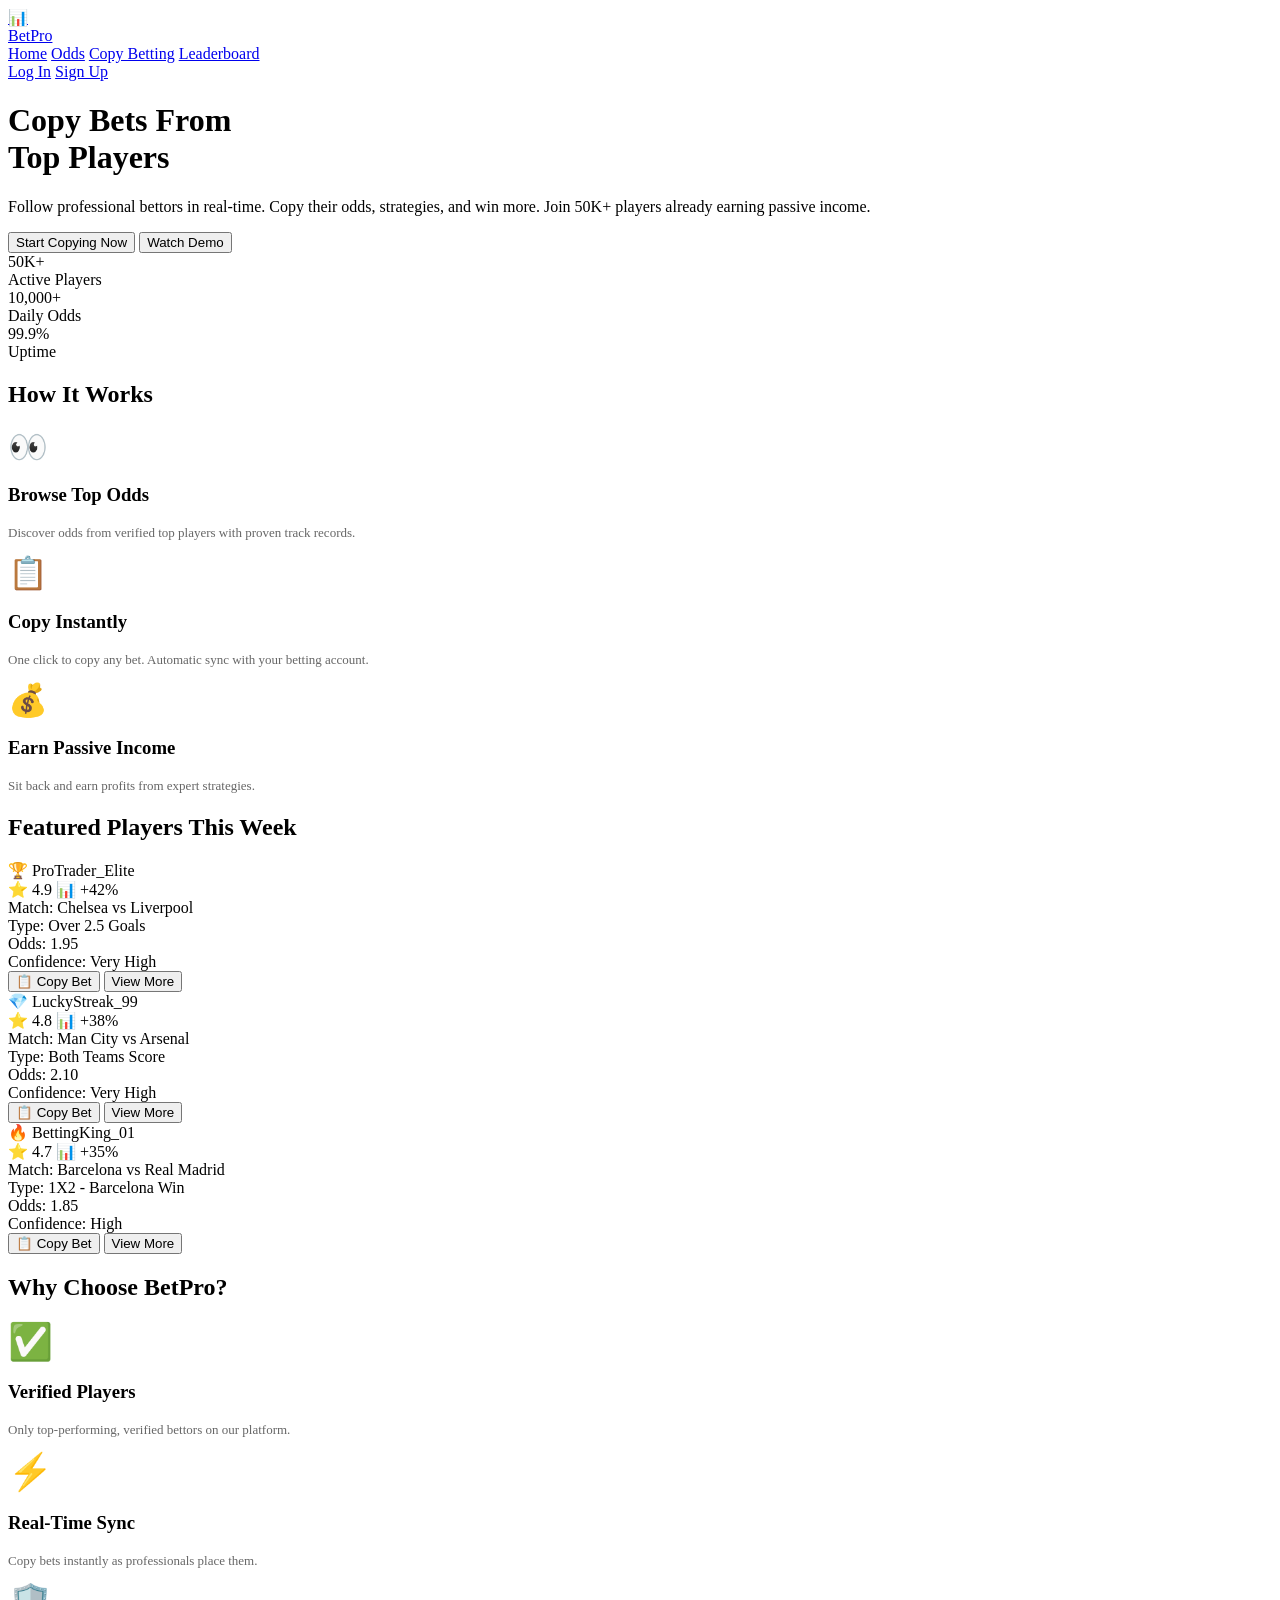
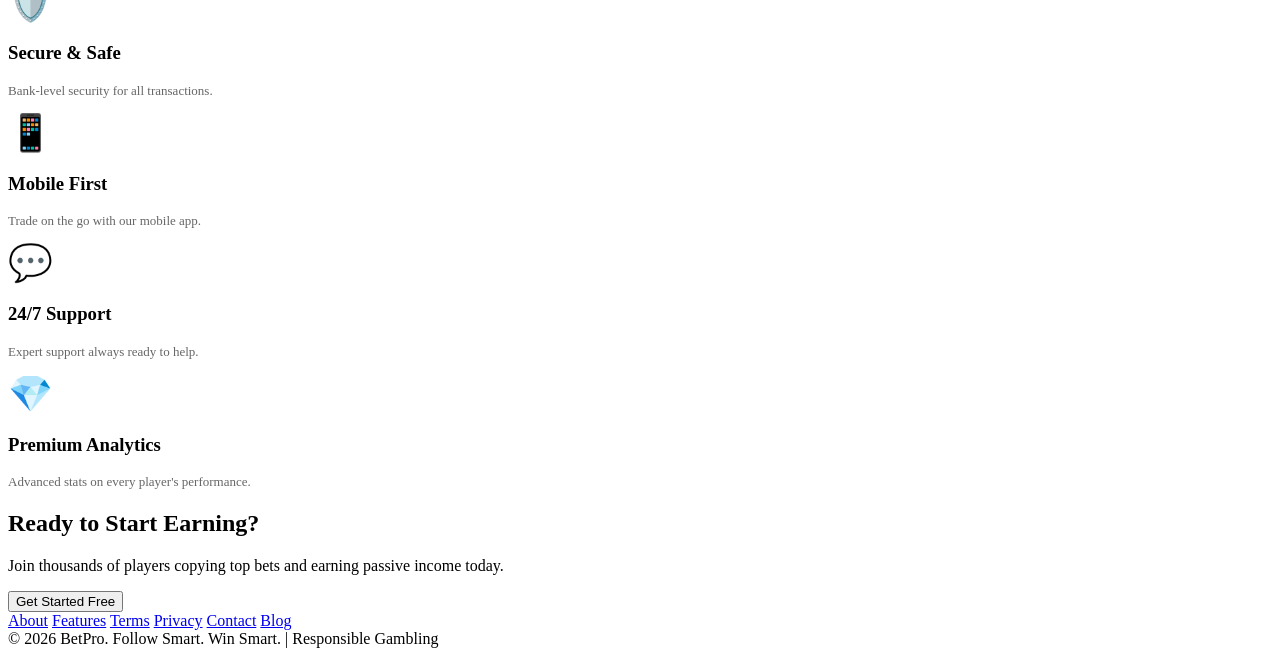
==== index.html @ 1525efdb "Add files via upload added files today e" ====
<!DOCTYPE html>
<html lang="en">
  <head>
    <meta charset="UTF-8" />
    <meta name="viewport" content="width=device-width, initial-scale=1.0" />
    <title>BetPro - Copy Trading Platform | Top Odds & Expert Bets</title>
    <meta name="description" content="Copy bets from top professional players. Real-time odds, proven strategies, and passive income." />
    <link rel="stylesheet" href="css/styles.css" />
  </head>
  <body>
    <header>
      <a href="index.html" class="logo">
        <div class="logo-icon">📊</div>
        <span>BetPro</span>
      </a>
      <nav>
        <a href="index.html" class="active">Home</a>
        <a href="odds.html">Odds</a>
        <a href="copy-betting.html">Copy Betting</a>
        <a href="leaderboard.html">Leaderboard</a>
      </nav>
      <div class="nav-buttons">
        <a href="login.html" class="btn-login">Log In</a>
        <a href="signup.html" class="btn-signup">Sign Up</a>
      </div>
    </header>

    <main>
      <div class="container max-width">
        <h1>
          Copy Bets From
          <br />
          <span class="highlight">Top Players</span>
        </h1>
        <p class="subtitle">
          Follow professional bettors in real-time. Copy their odds, strategies, and win more.
          Join 50K+ players already earning passive income.
        </p>

        <div class="cta-container">
          <button type="button" class="btn btn-primary">Start Copying Now</button>
          <button type="button" class="btn btn-secondary">Watch Demo</button>
        </div>

        <div class="features">
          <div class="feature">
            <div class="feature-number">50K+</div>
            <div class="feature-text">Active Players</div>
          </div>
          <div class="feature">
            <div class="feature-number">10,000+</div>
            <div class="feature-text">Daily Odds</div>
          </div>
          <div class="feature">
            <div class="feature-number">99.9%</div>
            <div class="feature-text">Uptime</div>
          </div>
        </div>

        <!-- HOW IT WORKS SECTION -->
        <section class="section mt-30">
          <h2 class="section-title">How It Works</h2>
          <div class="features">
            <div class="feature">
              <div style="font-size: 32px; margin-bottom: 10px;">👀</div>
              <h3>Browse Top Odds</h3>
              <p style="font-size: 13px; color: #666; margin-top: 8px;">
                Discover odds from verified top players with proven track records.
              </p>
            </div>
            <div class="feature">
              <div style="font-size: 32px; margin-bottom: 10px;">📋</div>
              <h3>Copy Instantly</h3>
              <p style="font-size: 13px; color: #666; margin-top: 8px;">
                One click to copy any bet. Automatic sync with your betting account.
              </p>
            </div>
            <div class="feature">
              <div style="font-size: 32px; margin-bottom: 10px;">💰</div>
              <h3>Earn Passive Income</h3>
              <p style="font-size: 13px; color: #666; margin-top: 8px;">
                Sit back and earn profits from expert strategies.
              </p>
            </div>
          </div>
        </section>

        <!-- FEATURED PLAYERS SECTION -->
        <section class="section">
          <h2 class="section-title">Featured Players This Week</h2>
          <div class="odds-grid">
            <div class="odds-card">
              <div class="odds-header">
                <div class="player-info">
                  <div class="player-name">🏆 ProTrader_Elite</div>
                  <div class="player-stats">
                    <span class="stat-badge">⭐ 4.9</span>
                    <span class="stat-badge">📊 +42%</span>
                  </div>
                </div>
              </div>
              <div class="odds-details">
                <div class="detail-row">
                  <span class="detail-label">Match:</span>
                  <span class="detail-value">Chelsea vs Liverpool</span>
                </div>
                <div class="detail-row">
                  <span class="detail-label">Type:</span>
                  <span class="detail-value">Over 2.5 Goals</span>
                </div>
                <div class="detail-row">
                  <span class="detail-label">Odds:</span>
                  <span class="detail-value">1.95</span>
                </div>
                <div class="detail-row">
                  <span class="detail-label">Confidence:</span>
                  <span class="detail-value text-success">Very High</span>
                </div>
              </div>
              <div class="odds-actions">
                <button type="button" class="copy-btn">📋 Copy Bet</button>
                <button type="button" class="view-btn">View More</button>
              </div>
            </div>

            <div class="odds-card">
              <div class="odds-header">
                <div class="player-info">
                  <div class="player-name">💎 LuckyStreak_99</div>
                  <div class="player-stats">
                    <span class="stat-badge">⭐ 4.8</span>
                    <span class="stat-badge">📊 +38%</span>
                  </div>
                </div>
              </div>
              <div class="odds-details">
                <div class="detail-row">
                  <span class="detail-label">Match:</span>
                  <span class="detail-value">Man City vs Arsenal</span>
                </div>
                <div class="detail-row">
                  <span class="detail-label">Type:</span>
                  <span class="detail-value">Both Teams Score</span>
                </div>
                <div class="detail-row">
                  <span class="detail-label">Odds:</span>
                  <span class="detail-value">2.10</span>
                </div>
                <div class="detail-row">
                  <span class="detail-label">Confidence:</span>
                  <span class="detail-value text-success">Very High</span>
                </div>
              </div>
              <div class="odds-actions">
                <button type="button" class="copy-btn">📋 Copy Bet</button>
                <button type="button" class="view-btn">View More</button>
              </div>
            </div>

            <div class="odds-card">
              <div class="odds-header">
                <div class="player-info">
                  <div class="player-name">🔥 BettingKing_01</div>
                  <div class="player-stats">
                    <span class="stat-badge">⭐ 4.7</span>
                    <span class="stat-badge">📊 +35%</span>
                  </div>
                </div>
              </div>
              <div class="odds-details">
                <div class="detail-row">
                  <span class="detail-label">Match:</span>
                  <span class="detail-value">Barcelona vs Real Madrid</span>
                </div>
                <div class="detail-row">
                  <span class="detail-label">Type:</span>
                  <span class="detail-value">1X2 - Barcelona Win</span>
                </div>
                <div class="detail-row">
                  <span class="detail-label">Odds:</span>
                  <span class="detail-value">1.85</span>
                </div>
                <div class="detail-row">
                  <span class="detail-label">Confidence:</span>
                  <span class="detail-value text-warning">High</span>
                </div>
              </div>
              <div class="odds-actions">
                <button type="button" class="copy-btn">📋 Copy Bet</button>
                <button type="button" class="view-btn">View More</button>
              </div>
            </div>
          </div>
        </section>

        <!-- WHY CHOOSE BETPRO SECTION -->
        <section class="section">
          <h2 class="section-title">Why Choose BetPro?</h2>
          <div class="features">
            <div class="feature">
              <div style="font-size: 36px; margin-bottom: 10px;">✅</div>
              <h3>Verified Players</h3>
              <p style="font-size: 13px; color: #666; margin-top: 8px;">
                Only top-performing, verified bettors on our platform.
              </p>
            </div>
            <div class="feature">
              <div style="font-size: 36px; margin-bottom: 10px;">⚡</div>
              <h3>Real-Time Sync</h3>
              <p style="font-size: 13px; color: #666; margin-top: 8px;">
                Copy bets instantly as professionals place them.
              </p>
            </div>
            <div class="feature">
              <div style="font-size: 36px; margin-bottom: 10px;">🛡️</div>
              <h3>Secure & Safe</h3>
              <p style="font-size: 13px; color: #666; margin-top: 8px;">
                Bank-level security for all transactions.
              </p>
            </div>
            <div class="feature">
              <div style="font-size: 36px; margin-bottom: 10px;">📱</div>
              <h3>Mobile First</h3>
              <p style="font-size: 13px; color: #666; margin-top: 8px;">
                Trade on the go with our mobile app.
              </p>
            </div>
            <div class="feature">
              <div style="font-size: 36px; margin-bottom: 10px;">💬</div>
              <h3>24/7 Support</h3>
              <p style="font-size: 13px; color: #666; margin-top: 8px;">
                Expert support always ready to help.
              </p>
            </div>
            <div class="feature">
              <div style="font-size: 36px; margin-bottom: 10px;">💎</div>
              <h3>Premium Analytics</h3>
              <p style="font-size: 13px; color: #666; margin-top: 8px;">
                Advanced stats on every player's performance.
              </p>
            </div>
          </div>
        </section>

        <!-- CTA SECTION -->
        <section class="section mt-30 cta-section">
          <h2>Ready to Start Earning?</h2>
          <p>Join thousands of players copying top bets and earning passive income today.</p>
          <button type="button" class="btn btn-primary btn-on-gradient">Get Started Free</button>
        </section>
      </div>
    </main>

    <footer>
      <div class="footer-content">
        <div class="footer-links">
          <a href="about.html">About</a>
          <a href="features.html">Features</a>
          <a href="#terms">Terms</a>
          <a href="#privacy">Privacy</a>
          <a href="#contact">Contact</a>
          <a href="#blog">Blog</a>
        </div>
        <div class="footer-bottom">
          © 2026 BetPro. Follow Smart. Win Smart. | Responsible Gambling
        </div>
      </div>
    </footer>
  </body>
</html>
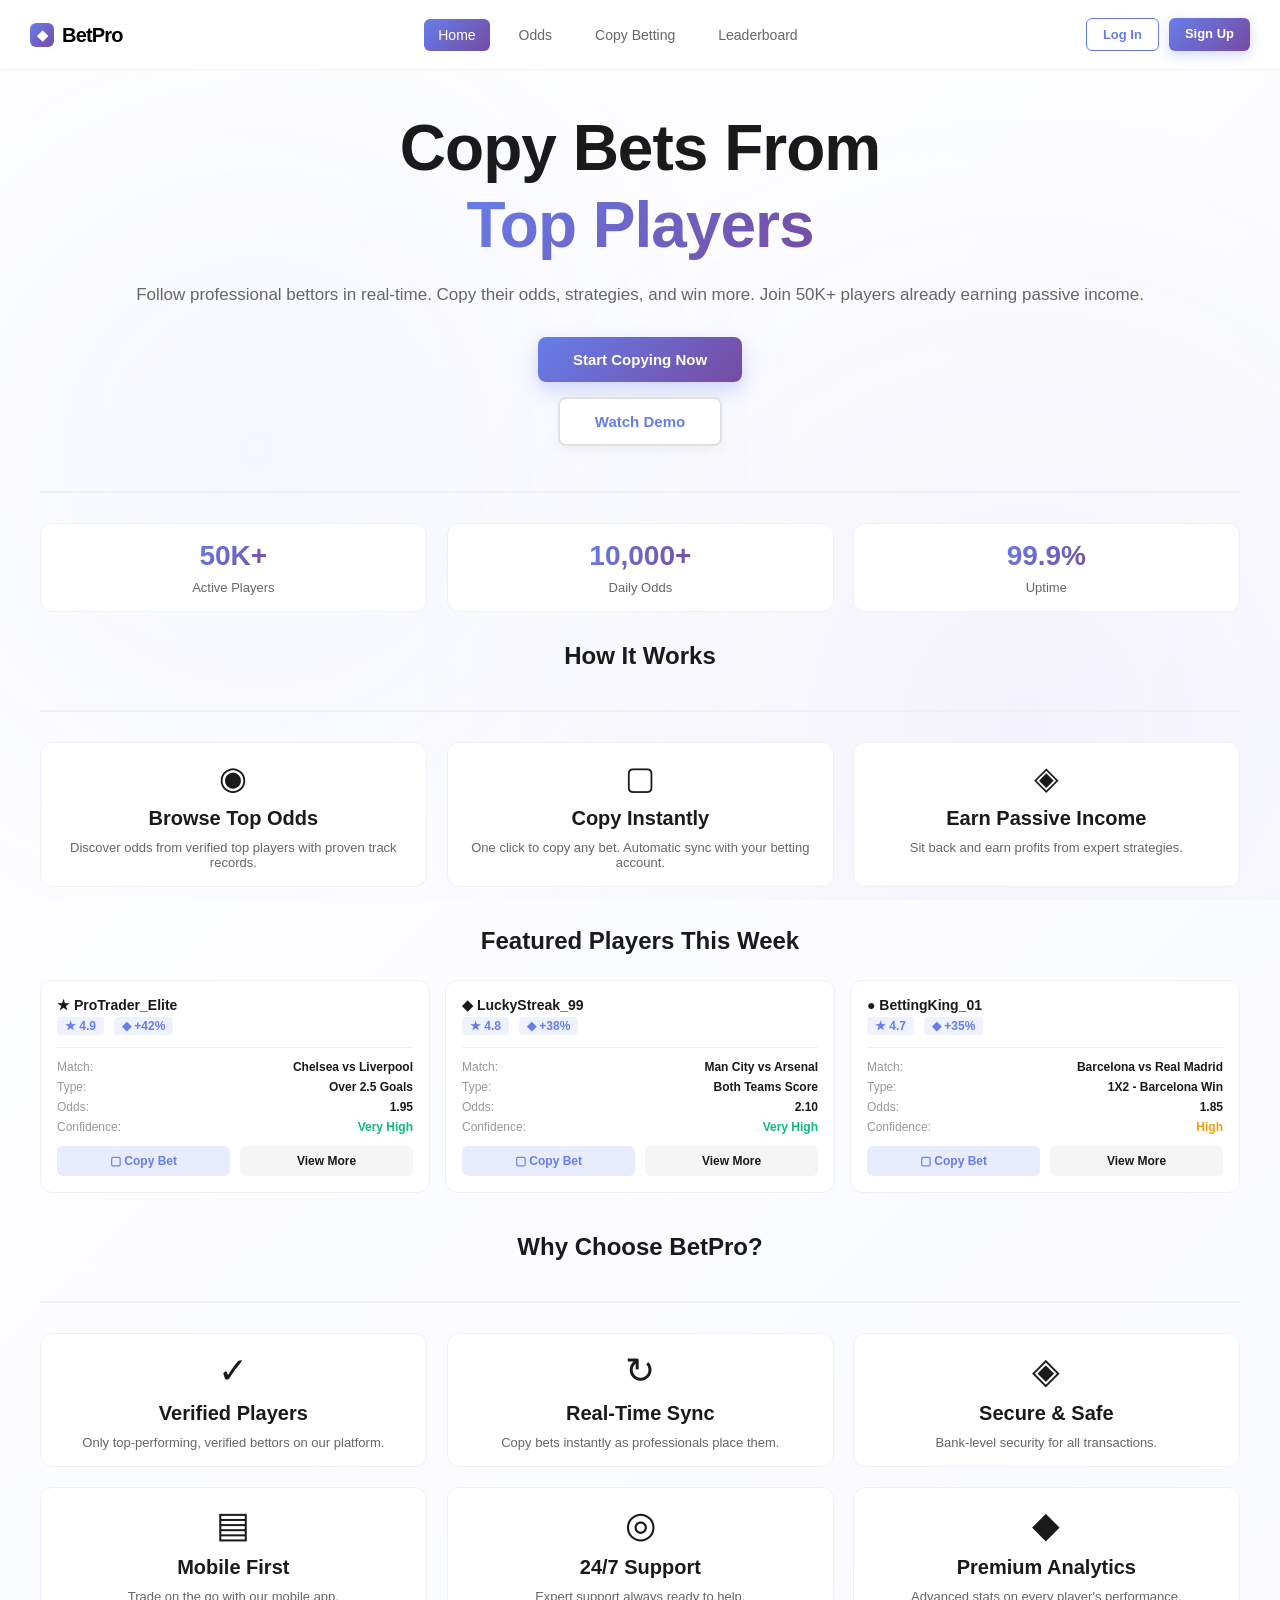
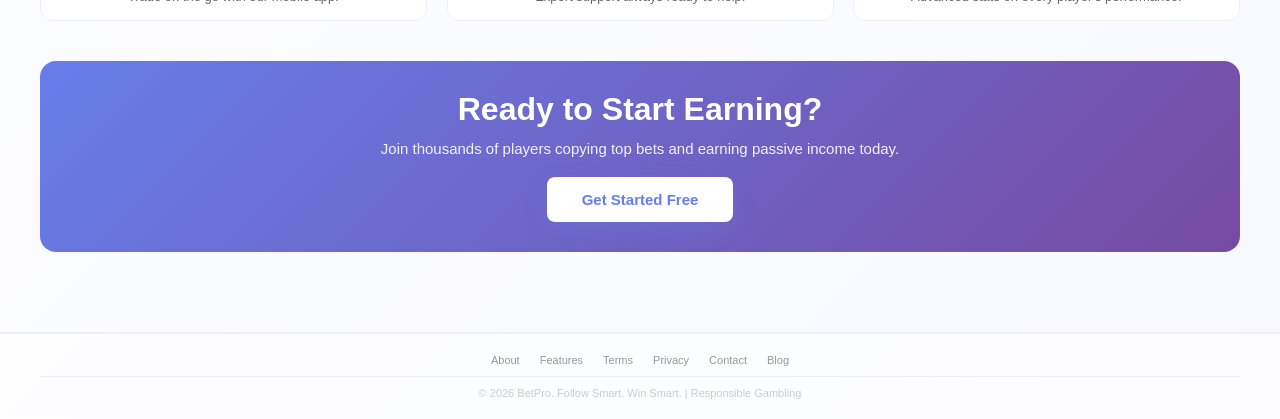
==== commit 1753dd54: "Refactor index.html for improved readability Refactor HTML structure and improve formatting for bett" ====
--- a/index.html
+++ b/index.html
@@ -1,16 +1,19 @@
-<!DOCTYPE html>
+<!doctype html>
 <html lang="en">
   <head>
     <meta charset="UTF-8" />
     <meta name="viewport" content="width=device-width, initial-scale=1.0" />
     <title>BetPro - Copy Trading Platform | Top Odds & Expert Bets</title>
-    <meta name="description" content="Copy bets from top professional players. Real-time odds, proven strategies, and passive income." />
+    <meta
+      name="description"
+      content="Copy bets from top professional players. Real-time odds, proven strategies, and passive income."
+    />
     <link rel="stylesheet" href="css/styles.css" />
   </head>
   <body>
     <header>
       <a href="index.html" class="logo">
-        <div class="logo-icon">📊</div>
+        <div class="logo-icon">◆</div>
         <span>BetPro</span>
       </a>
       <nav>
@@ -33,12 +36,14 @@
           <span class="highlight">Top Players</span>
         </h1>
         <p class="subtitle">
-          Follow professional bettors in real-time. Copy their odds, strategies, and win more.
-          Join 50K+ players already earning passive income.
+          Follow professional bettors in real-time. Copy their odds, strategies,
+          and win more. Join 50K+ players already earning passive income.
         </p>
 
         <div class="cta-container">
-          <button type="button" class="btn btn-primary">Start Copying Now</button>
+          <button type="button" class="btn btn-primary">
+            Start Copying Now
+          </button>
           <button type="button" class="btn btn-secondary">Watch Demo</button>
         </div>
 
@@ -62,23 +67,25 @@
           <h2 class="section-title">How It Works</h2>
           <div class="features">
             <div class="feature">
-              <div style="font-size: 32px; margin-bottom: 10px;">👀</div>
+              <div style="font-size: 32px; margin-bottom: 10px">◉</div>
               <h3>Browse Top Odds</h3>
-              <p style="font-size: 13px; color: #666; margin-top: 8px;">
-                Discover odds from verified top players with proven track records.
-              </p>
-            </div>
-            <div class="feature">
-              <div style="font-size: 32px; margin-bottom: 10px;">📋</div>
+              <p style="font-size: 13px; color: #666; margin-top: 8px">
+                Discover odds from verified top players with proven track
+                records.
+              </p>
+            </div>
+            <div class="feature">
+              <div style="font-size: 32px; margin-bottom: 10px">▢</div>
               <h3>Copy Instantly</h3>
-              <p style="font-size: 13px; color: #666; margin-top: 8px;">
-                One click to copy any bet. Automatic sync with your betting account.
-              </p>
-            </div>
-            <div class="feature">
-              <div style="font-size: 32px; margin-bottom: 10px;">💰</div>
+              <p style="font-size: 13px; color: #666; margin-top: 8px">
+                One click to copy any bet. Automatic sync with your betting
+                account.
+              </p>
+            </div>
+            <div class="feature">
+              <div style="font-size: 32px; margin-bottom: 10px">◈</div>
               <h3>Earn Passive Income</h3>
-              <p style="font-size: 13px; color: #666; margin-top: 8px;">
+              <p style="font-size: 13px; color: #666; margin-top: 8px">
                 Sit back and earn profits from expert strategies.
               </p>
             </div>
@@ -92,10 +99,10 @@
             <div class="odds-card">
               <div class="odds-header">
                 <div class="player-info">
-                  <div class="player-name">🏆 ProTrader_Elite</div>
+                  <div class="player-name">★ ProTrader_Elite</div>
                   <div class="player-stats">
-                    <span class="stat-badge">⭐ 4.9</span>
-                    <span class="stat-badge">📊 +42%</span>
+                    <span class="stat-badge">★ 4.9</span>
+                    <span class="stat-badge">◆ +42%</span>
                   </div>
                 </div>
               </div>
@@ -118,7 +125,7 @@
                 </div>
               </div>
               <div class="odds-actions">
-                <button type="button" class="copy-btn">📋 Copy Bet</button>
+                <button type="button" class="copy-btn">▢ Copy Bet</button>
                 <button type="button" class="view-btn">View More</button>
               </div>
             </div>
@@ -126,10 +133,10 @@
             <div class="odds-card">
               <div class="odds-header">
                 <div class="player-info">
-                  <div class="player-name">💎 LuckyStreak_99</div>
+                  <div class="player-name">◆ LuckyStreak_99</div>
                   <div class="player-stats">
-                    <span class="stat-badge">⭐ 4.8</span>
-                    <span class="stat-badge">📊 +38%</span>
+                    <span class="stat-badge">★ 4.8</span>
+                    <span class="stat-badge">◆ +38%</span>
                   </div>
                 </div>
               </div>
@@ -152,7 +159,7 @@
                 </div>
               </div>
               <div class="odds-actions">
-                <button type="button" class="copy-btn">📋 Copy Bet</button>
+                <button type="button" class="copy-btn">▢ Copy Bet</button>
                 <button type="button" class="view-btn">View More</button>
               </div>
             </div>
@@ -160,10 +167,10 @@
             <div class="odds-card">
               <div class="odds-header">
                 <div class="player-info">
-                  <div class="player-name">🔥 BettingKing_01</div>
+                  <div class="player-name">● BettingKing_01</div>
                   <div class="player-stats">
-                    <span class="stat-badge">⭐ 4.7</span>
-                    <span class="stat-badge">📊 +35%</span>
+                    <span class="stat-badge">★ 4.7</span>
+                    <span class="stat-badge">◆ +35%</span>
                   </div>
                 </div>
               </div>
@@ -186,7 +193,7 @@
                 </div>
               </div>
               <div class="odds-actions">
-                <button type="button" class="copy-btn">📋 Copy Bet</button>
+                <button type="button" class="copy-btn">▢ Copy Bet</button>
                 <button type="button" class="view-btn">View More</button>
               </div>
             </div>
@@ -198,44 +205,44 @@
           <h2 class="section-title">Why Choose BetPro?</h2>
           <div class="features">
             <div class="feature">
-              <div style="font-size: 36px; margin-bottom: 10px;">✅</div>
+              <div style="font-size: 36px; margin-bottom: 10px">✓</div>
               <h3>Verified Players</h3>
-              <p style="font-size: 13px; color: #666; margin-top: 8px;">
+              <p style="font-size: 13px; color: #666; margin-top: 8px">
                 Only top-performing, verified bettors on our platform.
               </p>
             </div>
             <div class="feature">
-              <div style="font-size: 36px; margin-bottom: 10px;">⚡</div>
+              <div style="font-size: 36px; margin-bottom: 10px">↻</div>
               <h3>Real-Time Sync</h3>
-              <p style="font-size: 13px; color: #666; margin-top: 8px;">
+              <p style="font-size: 13px; color: #666; margin-top: 8px">
                 Copy bets instantly as professionals place them.
               </p>
             </div>
             <div class="feature">
-              <div style="font-size: 36px; margin-bottom: 10px;">🛡️</div>
+              <div style="font-size: 36px; margin-bottom: 10px">◈</div>
               <h3>Secure & Safe</h3>
-              <p style="font-size: 13px; color: #666; margin-top: 8px;">
+              <p style="font-size: 13px; color: #666; margin-top: 8px">
                 Bank-level security for all transactions.
               </p>
             </div>
             <div class="feature">
-              <div style="font-size: 36px; margin-bottom: 10px;">📱</div>
+              <div style="font-size: 36px; margin-bottom: 10px">▤</div>
               <h3>Mobile First</h3>
-              <p style="font-size: 13px; color: #666; margin-top: 8px;">
+              <p style="font-size: 13px; color: #666; margin-top: 8px">
                 Trade on the go with our mobile app.
               </p>
             </div>
             <div class="feature">
-              <div style="font-size: 36px; margin-bottom: 10px;">💬</div>
+              <div style="font-size: 36px; margin-bottom: 10px">◎</div>
               <h3>24/7 Support</h3>
-              <p style="font-size: 13px; color: #666; margin-top: 8px;">
+              <p style="font-size: 13px; color: #666; margin-top: 8px">
                 Expert support always ready to help.
               </p>
             </div>
             <div class="feature">
-              <div style="font-size: 36px; margin-bottom: 10px;">💎</div>
+              <div style="font-size: 36px; margin-bottom: 10px">◆</div>
               <h3>Premium Analytics</h3>
-              <p style="font-size: 13px; color: #666; margin-top: 8px;">
+              <p style="font-size: 13px; color: #666; margin-top: 8px">
                 Advanced stats on every player's performance.
               </p>
             </div>
@@ -245,8 +252,13 @@
         <!-- CTA SECTION -->
         <section class="section mt-30 cta-section">
           <h2>Ready to Start Earning?</h2>
-          <p>Join thousands of players copying top bets and earning passive income today.</p>
-          <button type="button" class="btn btn-primary btn-on-gradient">Get Started Free</button>
+          <p>
+            Join thousands of players copying top bets and earning passive
+            income today.
+          </p>
+          <button type="button" class="btn btn-primary btn-on-gradient">
+            Get Started Free
+          </button>
         </section>
       </div>
     </main>
--- a/css/styles.css
+++ b/css/styles.css
@@ -0,0 +1,1590 @@
+/* ==================== GLOBAL STYLES ==================== */
+* {
+  margin: 0;
+  padding: 0;
+  box-sizing: border-box;
+}
+
+html,
+body {
+  width: 100%;
+  font-family:
+    -apple-system, BlinkMacSystemFont, "Segoe UI", Roboto, sans-serif;
+  background: linear-gradient(135deg, #ffffff 0%, #f8f9ff 100%);
+  color: #1a1a1a;
+}
+
+body {
+  display: flex;
+  flex-direction: column;
+  min-height: 100vh;
+  position: relative;
+  overflow-x: hidden;
+}
+
+body::before {
+  content: "";
+  position: fixed;
+  top: 0;
+  left: 0;
+  width: 100%;
+  height: 100%;
+  background:
+    radial-gradient(
+      circle at 20% 50%,
+      rgba(102, 126, 234, 0.05) 0%,
+      transparent 50%
+    ),
+    radial-gradient(
+      circle at 80% 80%,
+      rgba(118, 75, 162, 0.05) 0%,
+      transparent 50%
+    );
+  pointer-events: none;
+  z-index: 1;
+  animation: gradientShift 15s ease-in-out infinite;
+}
+
+@keyframes gradientShift {
+  0%,
+  100% {
+    transform: scale(1) translate(0, 0);
+  }
+  50% {
+    transform: scale(1.05) translate(10px, -10px);
+  }
+}
+
+/* ==================== HEADER & NAVIGATION ==================== */
+header {
+  position: sticky;
+  top: 0;
+  width: 100%;
+  padding: 16px 15px;
+  display: flex;
+  justify-content: space-between;
+  align-items: center;
+  gap: 20px;
+  z-index: 100;
+  background: rgba(255, 255, 255, 0.95);
+  backdrop-filter: blur(10px);
+  border-bottom: 1px solid rgba(0, 0, 0, 0.05);
+  animation: slideDown 0.6s ease-out;
+}
+
+@keyframes slideDown {
+  from {
+    opacity: 0;
+    transform: translateY(-20px);
+  }
+  to {
+    opacity: 1;
+    transform: translateY(0);
+  }
+}
+
+.logo {
+  font-size: 18px;
+  font-weight: 800;
+  letter-spacing: -0.8px;
+  text-decoration: none;
+  color: #000;
+  position: relative;
+  display: flex;
+  align-items: center;
+  gap: 8px;
+  animation: fadeInScale 0.8s ease-out 0.1s both;
+  flex-shrink: 0;
+}
+
+.logo-icon {
+  width: 24px;
+  height: 24px;
+  background: linear-gradient(135deg, #667eea 0%, #764ba2 100%);
+  border-radius: 6px;
+  display: flex;
+  align-items: center;
+  justify-content: center;
+  font-weight: 900;
+  color: white;
+  font-size: 14px;
+}
+
+@keyframes fadeInScale {
+  from {
+    opacity: 0;
+    transform: scale(0.8);
+  }
+  to {
+    opacity: 1;
+    transform: scale(1);
+  }
+}
+
+nav {
+  display: flex;
+  justify-content: center;
+  flex-wrap: wrap;
+  gap: 8px;
+  flex: 1;
+}
+
+nav a {
+  color: #666;
+  text-decoration: none;
+  font-size: 13px;
+  font-weight: 500;
+  transition: all 0.3s ease;
+  position: relative;
+  padding: 6px 12px;
+  border-radius: 6px;
+  animation: fadeInUp 0.6s ease-out both;
+}
+
+nav a:nth-child(1) {
+  animation-delay: 0.2s;
+}
+nav a:nth-child(2) {
+  animation-delay: 0.3s;
+}
+nav a:nth-child(3) {
+  animation-delay: 0.4s;
+}
+nav a:nth-child(4) {
+  animation-delay: 0.5s;
+}
+
+@keyframes fadeInUp {
+  from {
+    opacity: 0;
+    transform: translateY(10px);
+  }
+  to {
+    opacity: 1;
+    transform: translateY(0);
+  }
+}
+
+nav a:hover {
+  background: rgba(102, 126, 234, 0.1);
+  color: #667eea;
+  transform: translateY(-2px);
+}
+
+nav a.active {
+  background: linear-gradient(135deg, #667eea 0%, #764ba2 100%);
+  color: white;
+}
+
+.nav-buttons {
+  display: flex;
+  gap: 10px;
+  flex-shrink: 0;
+  animation: fadeInUp 0.6s ease-out 0.6s both;
+}
+
+.btn-login,
+.btn-signup {
+  padding: 8px 16px;
+  border-radius: 6px;
+  font-size: 13px;
+  font-weight: 600;
+  border: none;
+  cursor: pointer;
+  transition: all 0.3s ease;
+  text-decoration: none;
+  display: inline-block;
+}
+
+.btn-login {
+  background: transparent;
+  color: #667eea;
+  border: 1.5px solid #667eea;
+}
+
+.btn-login:hover {
+  background: #667eea;
+  color: white;
+  transform: translateY(-2px);
+}
+
+.btn-signup {
+  background: linear-gradient(135deg, #667eea 0%, #764ba2 100%);
+  color: white;
+  box-shadow: 0 4px 12px rgba(102, 126, 234, 0.3);
+}
+
+.btn-signup:hover {
+  transform: translateY(-2px);
+  box-shadow: 0 6px 16px rgba(102, 126, 234, 0.4);
+}
+
+/* ==================== MAIN CONTENT ==================== */
+main {
+  flex: 1;
+  display: flex;
+  justify-content: center;
+  align-items: flex-start;
+  padding: 30px 15px;
+  width: 100%;
+  position: relative;
+  z-index: 10;
+}
+
+.container {
+  text-align: center;
+  max-width: 100%;
+  width: 100%;
+  z-index: 10;
+  position: relative;
+}
+
+h1 {
+  font-size: 36px;
+  font-weight: 900;
+  line-height: 1.2;
+  margin-bottom: 16px;
+  letter-spacing: -1px;
+  word-break: break-word;
+  animation: textReveal 0.8s ease-out 0.2s both;
+}
+
+@keyframes textReveal {
+  from {
+    opacity: 0;
+    transform: translateY(20px) scale(0.98);
+  }
+  to {
+    opacity: 1;
+    transform: translateY(0) scale(1);
+  }
+}
+
+h2 {
+  font-size: 28px;
+  font-weight: 800;
+  margin-bottom: 12px;
+  color: #1a1a1a;
+}
+
+h3 {
+  font-size: 20px;
+  font-weight: 700;
+  margin-bottom: 10px;
+  color: #1a1a1a;
+}
+
+.highlight {
+  background: linear-gradient(135deg, #667eea 0%, #764ba2 100%);
+  -webkit-background-clip: text;
+  -webkit-text-fill-color: transparent;
+  background-clip: text;
+  display: inline-block;
+}
+
+.subtitle {
+  font-size: 15px;
+  color: #666;
+  margin-bottom: 24px;
+  line-height: 1.5;
+  font-weight: 300;
+  animation: fadeInUp 0.6s ease-out 0.3s both;
+  padding: 0 10px;
+}
+
+/* ==================== BUTTONS ==================== */
+.cta-container {
+  display: flex;
+  flex-direction: column;
+  gap: 10px;
+  justify-content: center;
+  margin-bottom: 40px;
+  animation: fadeInUp 0.6s ease-out 0.4s both;
+}
+
+.btn {
+  padding: 13px 30px;
+  border-radius: 8px;
+  font-size: 15px;
+  font-weight: 600;
+  border: none;
+  cursor: pointer;
+  text-decoration: none;
+  display: inline-block;
+  position: relative;
+  overflow: hidden;
+  transition: all 0.3s ease;
+  width: 100%;
+  max-width: 280px;
+  margin: 0 auto;
+}
+
+.btn::before {
+  content: "";
+  position: absolute;
+  top: 0;
+  left: -100%;
+  width: 100%;
+  height: 100%;
+  background: rgba(255, 255, 255, 0.2);
+  transition: left 0.4s cubic-bezier(0.34, 1.56, 0.64, 1);
+  z-index: 1;
+}
+
+.btn:hover::before {
+  left: 100%;
+}
+
+.btn-primary {
+  background: linear-gradient(135deg, #667eea 0%, #764ba2 100%);
+  color: white;
+  box-shadow: 0 8px 20px rgba(102, 126, 234, 0.3);
+}
+
+.btn-primary:hover {
+  transform: translateY(-3px);
+  box-shadow: 0 12px 30px rgba(102, 126, 234, 0.4);
+}
+
+.btn-secondary {
+  background: white;
+  color: #667eea;
+  border: 2px solid #e0e0e0;
+  box-shadow: 0 4px 12px rgba(0, 0, 0, 0.05);
+}
+
+.btn-secondary:hover {
+  border-color: #667eea;
+  background: rgba(102, 126, 234, 0.05);
+  transform: translateY(-3px);
+}
+
+.btn-small {
+  padding: 8px 16px;
+  font-size: 13px;
+  max-width: none;
+  width: auto;
+}
+
+.btn-outline {
+  background: transparent;
+  border: 2px solid #667eea;
+  color: #667eea;
+}
+
+.btn-outline:hover {
+  background: #667eea;
+  color: white;
+}
+
+/* ==================== FEATURES & CARDS ==================== */
+.features {
+  display: grid;
+  grid-template-columns: 1fr;
+  gap: 16px;
+  margin-top: 35px;
+  padding-top: 30px;
+  border-top: 2px solid #f0f0f0;
+  animation: fadeIn 0.6s ease-out 0.5s both;
+}
+
+@keyframes fadeIn {
+  from {
+    opacity: 0;
+  }
+  to {
+    opacity: 1;
+  }
+}
+
+.feature,
+.card {
+  text-align: center;
+  position: relative;
+  animation: scaleUp 0.5s cubic-bezier(0.34, 1.56, 0.64, 1) both;
+  transition: all 0.3s ease;
+  padding: 16px;
+  border-radius: 12px;
+  min-height: auto;
+  background: white;
+  border: 1px solid #f0f0f0;
+}
+
+.feature:nth-child(1) {
+  animation-delay: 0.55s;
+}
+.feature:nth-child(2) {
+  animation-delay: 0.65s;
+}
+.feature:nth-child(3) {
+  animation-delay: 0.75s;
+}
+.feature:nth-child(4) {
+  animation-delay: 0.85s;
+}
+.feature:nth-child(5) {
+  animation-delay: 0.95s;
+}
+.feature:nth-child(6) {
+  animation-delay: 1.05s;
+}
+
+@keyframes scaleUp {
+  from {
+    opacity: 0;
+    transform: scale(0.9) translateY(15px);
+  }
+  to {
+    opacity: 1;
+    transform: scale(1) translateY(0);
+  }
+}
+
+.feature::before {
+  content: "";
+  position: absolute;
+  top: 0;
+  left: 0;
+  right: 0;
+  bottom: 0;
+  background: linear-gradient(
+    135deg,
+    rgba(102, 126, 234, 0.08) 0%,
+    rgba(118, 75, 162, 0.08) 100%
+  );
+  border-radius: 12px;
+  opacity: 0;
+  transition: opacity 0.3s ease;
+  z-index: -1;
+}
+
+.feature-number {
+  font-size: 28px;
+  font-weight: 900;
+  background: linear-gradient(135deg, #667eea 0%, #764ba2 100%);
+  -webkit-background-clip: text;
+  -webkit-text-fill-color: transparent;
+  background-clip: text;
+  margin-bottom: 8px;
+  display: inline-block;
+}
+
+.feature-text {
+  font-size: 13px;
+  color: #666;
+  font-weight: 500;
+  word-break: break-word;
+}
+
+/* ==================== ODDS CARDS ==================== */
+.odds-grid {
+  display: grid;
+  grid-template-columns: 1fr;
+  gap: 15px;
+  margin-top: 25px;
+}
+
+.odds-card {
+  background: white;
+  border: 1.5px solid #f0f0f0;
+  border-radius: 12px;
+  padding: 16px;
+  transition: all 0.3s ease;
+  animation: scaleUp 0.5s cubic-bezier(0.34, 1.56, 0.64, 1) both;
+}
+
+.odds-card:hover {
+  border-color: #667eea;
+  box-shadow: 0 8px 24px rgba(102, 126, 234, 0.15);
+  transform: translateY(-4px);
+}
+
+.odds-header {
+  display: flex;
+  justify-content: space-between;
+  align-items: flex-start;
+  margin-bottom: 12px;
+  gap: 10px;
+}
+
+.player-info {
+  text-align: left;
+  flex: 1;
+}
+
+.player-name {
+  font-weight: 700;
+  color: #1a1a1a;
+  font-size: 14px;
+  margin-bottom: 4px;
+}
+
+.player-stats {
+  font-size: 12px;
+  color: #999;
+  display: flex;
+  gap: 10px;
+}
+
+.stat-badge {
+  background: rgba(102, 126, 234, 0.1);
+  color: #667eea;
+  padding: 2px 8px;
+  border-radius: 4px;
+  font-weight: 600;
+}
+
+.odds-value {
+  text-align: right;
+}
+
+.odds-rate {
+  font-size: 18px;
+  font-weight: 900;
+  background: linear-gradient(135deg, #667eea 0%, #764ba2 100%);
+  -webkit-background-clip: text;
+  -webkit-text-fill-color: transparent;
+  background-clip: text;
+}
+
+.odds-type {
+  font-size: 12px;
+  color: #999;
+  margin-top: 2px;
+}
+
+.odds-details {
+  margin-top: 12px;
+  padding-top: 12px;
+  border-top: 1px solid #f0f0f0;
+  text-align: left;
+}
+
+.detail-row {
+  display: flex;
+  justify-content: space-between;
+  font-size: 12px;
+  margin-bottom: 6px;
+  gap: 10px;
+}
+
+.detail-label {
+  color: #999;
+  font-weight: 500;
+}
+
+.detail-value {
+  color: #1a1a1a;
+  font-weight: 600;
+}
+
+.odds-highlight {
+  font-size: 16px;
+  color: #667eea;
+  font-weight: 900;
+}
+
+.text-success {
+  color: #10b981;
+}
+
+.text-danger {
+  color: #ef4444;
+}
+
+.text-warning {
+  color: #f59e0b;
+}
+
+.text-primary {
+  color: #667eea;
+}
+
+.font-bold {
+  font-weight: 700;
+}
+
+.odds-actions {
+  margin-top: 12px;
+  display: flex;
+  gap: 10px;
+}
+
+.odds-actions button {
+  flex: 1;
+  padding: 8px 12px;
+  border-radius: 6px;
+  border: none;
+  font-size: 12px;
+  font-weight: 600;
+  cursor: pointer;
+  transition: all 0.3s ease;
+}
+
+.copy-btn {
+  background: rgba(102, 126, 234, 0.15);
+  color: #667eea;
+}
+
+.copy-btn:hover {
+  background: #667eea;
+  color: white;
+}
+
+.view-btn {
+  background: #f5f5f5;
+  color: #1a1a1a;
+}
+
+.view-btn:hover {
+  background: #e0e0e0;
+}
+
+/* ==================== LEADERBOARD ==================== */
+.leaderboard {
+  background: white;
+  border-radius: 12px;
+  overflow: hidden;
+  border: 1.5px solid #f0f0f0;
+  animation: scaleUp 0.5s cubic-bezier(0.34, 1.56, 0.64, 1) both;
+}
+
+.lb-header {
+  background: linear-gradient(135deg, #667eea 0%, #764ba2 100%);
+  color: white;
+  padding: 16px;
+  font-weight: 700;
+  text-align: center;
+}
+
+.lb-row {
+  display: grid;
+  grid-template-columns: 50px 1fr auto;
+  gap: 12px;
+  padding: 14px 16px;
+  border-bottom: 1px solid #f0f0f0;
+  align-items: center;
+  transition: all 0.3s ease;
+}
+
+.lb-row:last-child {
+  border-bottom: none;
+}
+
+.lb-row:hover {
+  background: rgba(102, 126, 234, 0.05);
+}
+
+.rank {
+  font-weight: 900;
+  font-size: 18px;
+  text-align: center;
+  background: linear-gradient(135deg, #667eea 0%, #764ba2 100%);
+  -webkit-background-clip: text;
+  -webkit-text-fill-color: transparent;
+  background-clip: text;
+}
+
+.lb-info {
+  text-align: left;
+}
+
+.lb-name {
+  font-weight: 700;
+  font-size: 13px;
+  color: #1a1a1a;
+}
+
+.lb-stats {
+  font-size: 11px;
+  color: #999;
+  margin-top: 2px;
+}
+
+.lb-value {
+  font-weight: 700;
+  font-size: 16px;
+  background: linear-gradient(135deg, #667eea 0%, #764ba2 100%);
+  -webkit-background-clip: text;
+  -webkit-text-fill-color: transparent;
+  background-clip: text;
+}
+
+/* ==================== FOOTER ==================== */
+footer {
+  width: 100%;
+  padding: 20px 15px;
+  text-align: center;
+  font-size: 11px;
+  color: #999;
+  border-top: 2px solid #f0f0f0;
+  background: rgba(255, 255, 255, 0.5);
+  animation: fadeIn 0.6s ease-out 0.8s both;
+  margin-top: auto;
+}
+
+.footer-content {
+  max-width: 1200px;
+  margin: 0 auto;
+}
+
+.footer-links {
+  display: flex;
+  justify-content: center;
+  gap: 20px;
+  margin-bottom: 10px;
+  flex-wrap: wrap;
+}
+
+.footer-links a {
+  color: #999;
+  text-decoration: none;
+  transition: color 0.3s ease;
+}
+
+.footer-links a:hover {
+  color: #667eea;
+}
+
+.footer-bottom {
+  border-top: 1px solid #f0f0f0;
+  padding-top: 10px;
+  color: #ccc;
+}
+
+/* ==================== RESPONSIVE DESIGN ==================== */
+@media (max-width: 599px) {
+  header {
+    padding: 12px 12px;
+    gap: 12px;
+    flex-wrap: wrap;
+  }
+
+  .logo {
+    font-size: 16px;
+  }
+
+  .logo-icon {
+    width: 22px;
+    height: 22px;
+    font-size: 12px;
+  }
+
+  nav {
+    gap: 6px;
+    order: 3;
+    flex-basis: 100%;
+  }
+
+  nav a {
+    font-size: 12px;
+    padding: 5px 10px;
+  }
+
+  .nav-buttons {
+    gap: 8px;
+    order: 2;
+  }
+
+  .btn-login,
+  .btn-signup {
+    padding: 7px 14px;
+    font-size: 12px;
+  }
+
+  main {
+    padding: 20px 12px;
+  }
+
+  h1 {
+    font-size: 28px;
+    margin-bottom: 12px;
+  }
+
+  h2 {
+    font-size: 22px;
+  }
+
+  .subtitle {
+    font-size: 13px;
+    margin-bottom: 18px;
+  }
+
+  .cta-container {
+    gap: 8px;
+    margin-bottom: 28px;
+  }
+
+  .btn {
+    padding: 11px 24px;
+    font-size: 13px;
+    max-width: 100%;
+  }
+
+  .features {
+    gap: 12px;
+    margin-top: 25px;
+    padding-top: 20px;
+  }
+
+  .feature {
+    padding: 12px;
+  }
+
+  .feature-number {
+    font-size: 22px;
+  }
+
+  .feature-text {
+    font-size: 11px;
+  }
+
+  .odds-card {
+    padding: 12px;
+  }
+
+  .odds-header {
+    flex-direction: column;
+    align-items: flex-start;
+  }
+
+  .odds-value {
+    align-self: flex-start;
+  }
+
+  .lb-row {
+    grid-template-columns: 40px 1fr auto;
+    gap: 10px;
+    padding: 12px;
+  }
+
+  .rank {
+    font-size: 16px;
+  }
+
+  .lb-name {
+    font-size: 12px;
+  }
+
+  .lb-value {
+    font-size: 14px;
+  }
+
+  footer {
+    padding: 16px 12px;
+    font-size: 10px;
+  }
+
+  .footer-links {
+    gap: 12px;
+  }
+}
+
+@media (min-width: 600px) and (max-width: 899px) {
+  header {
+    padding: 16px 20px;
+    gap: 15px;
+  }
+
+  .logo {
+    font-size: 18px;
+  }
+
+  nav {
+    gap: 10px;
+  }
+
+  nav a {
+    font-size: 13px;
+    padding: 6px 12px;
+  }
+
+  .nav-buttons {
+    gap: 10px;
+  }
+
+  main {
+    padding: 30px 20px;
+  }
+
+  h1 {
+    font-size: 42px;
+  }
+
+  h2 {
+    font-size: 26px;
+  }
+
+  .subtitle {
+    font-size: 15px;
+    margin-bottom: 24px;
+  }
+
+  .cta-container {
+    flex-direction: row;
+    gap: 12px;
+    margin-bottom: 40px;
+  }
+
+  .btn {
+    width: auto;
+    padding: 12px 28px;
+    font-size: 14px;
+    max-width: none;
+  }
+
+  .features {
+    grid-template-columns: repeat(2, 1fr);
+    gap: 16px;
+    margin-top: 35px;
+  }
+
+  .odds-grid {
+    grid-template-columns: repeat(2, 1fr);
+  }
+
+  .lb-row {
+    grid-template-columns: 50px 1fr auto;
+  }
+}
+
+@media (min-width: 900px) {
+  header {
+    padding: 18px 30px;
+    gap: 20px;
+  }
+
+  .logo {
+    font-size: 20px;
+    min-width: 120px;
+  }
+
+  nav {
+    gap: 15px;
+    flex: 1;
+  }
+
+  nav a {
+    font-size: 14px;
+    padding: 8px 14px;
+  }
+
+  main {
+    padding: 40px 30px;
+  }
+
+  h1 {
+    font-size: 64px;
+    margin-bottom: 18px;
+  }
+
+  h2 {
+    font-size: 32px;
+  }
+
+  .subtitle {
+    font-size: 17px;
+    margin-bottom: 30px;
+  }
+
+  .cta-container {
+    gap: 15px;
+    margin-bottom: 45px;
+  }
+
+  .btn {
+    width: auto;
+    padding: 14px 35px;
+    font-size: 15px;
+  }
+
+  .btn-primary:hover {
+    transform: translateY(-4px) scale(1.02);
+  }
+
+  .features {
+    grid-template-columns: repeat(3, 1fr);
+    gap: 20px;
+    margin-top: 40px;
+  }
+
+  .feature:hover::before {
+    opacity: 1;
+  }
+
+  .feature:hover {
+    transform: translateY(-6px) scale(1.03);
+  }
+
+  .odds-grid {
+    grid-template-columns: repeat(3, 1fr);
+  }
+
+  .lb-row {
+    grid-template-columns: 60px 1fr auto;
+  }
+
+  .lb-name {
+    font-size: 14px;
+  }
+
+  .lb-value {
+    font-size: 18px;
+  }
+}
+
+@media (min-width: 1440px) {
+  header {
+    padding: 20px 40px;
+  }
+
+  main {
+    padding: 50px 40px;
+  }
+
+  h1 {
+    font-size: 72px;
+  }
+
+  h2 {
+    font-size: 36px;
+  }
+
+  .subtitle {
+    font-size: 18px;
+  }
+
+  .features {
+    gap: 25px;
+    margin-top: 50px;
+  }
+
+  .odds-grid {
+    grid-template-columns: repeat(4, 1fr);
+  }
+
+  footer {
+    padding: 25px 40px;
+    font-size: 12px;
+  }
+}
+
+/* ==================== UTILITY CLASSES ==================== */
+.max-width {
+  max-width: 1200px;
+  margin: 0 auto;
+  width: 100%;
+}
+
+.section {
+  margin: 40px 0;
+  animation: fadeIn 0.6s ease-out both;
+}
+
+.section-title {
+  font-size: 24px;
+  font-weight: 800;
+  margin-bottom: 20px;
+  text-align: center;
+}
+
+.text-center {
+  text-align: center;
+}
+
+.text-left {
+  text-align: left;
+}
+
+.mt-20 {
+  margin-top: 20px;
+}
+
+.mt-30 {
+  margin-top: 30px;
+}
+
+.mb-20 {
+  margin-bottom: 20px;
+}
+
+.mb-30 {
+  margin-bottom: 30px;
+}
+
+/* ==================== FILTER BAR ==================== */
+.filter-bar {
+  display: flex;
+  gap: 10px;
+  justify-content: center;
+  margin: 25px 0;
+  flex-wrap: wrap;
+}
+
+.filter-btn {
+  background: #f5f5f5;
+  color: #1a1a1a;
+}
+
+.filter-btn.active {
+  background: linear-gradient(135deg, #667eea 0%, #764ba2 100%);
+  color: white;
+}
+
+/* ==================== CTA SECTION ==================== */
+.cta-section {
+  text-align: center;
+  padding: 30px 20px;
+  background: linear-gradient(135deg, #667eea 0%, #764ba2 100%);
+  border-radius: 16px;
+  color: white;
+}
+
+.cta-section h2 {
+  color: white;
+  margin-bottom: 12px;
+}
+
+.cta-section p {
+  color: rgba(255, 255, 255, 0.9);
+  margin-bottom: 20px;
+  font-size: 15px;
+}
+
+.btn-on-gradient {
+  max-width: 200px;
+  background: white !important;
+  color: #667eea !important;
+}
+
+/* ==================== METRICS GRID ==================== */
+.metrics-grid {
+  display: grid;
+  grid-template-columns: repeat(auto-fit, minmax(160px, 1fr));
+  gap: 15px;
+  margin: 25px 0;
+}
+
+.metric-card {
+  background: white;
+  border: 1.5px solid #f0f0f0;
+  border-radius: 12px;
+  padding: 20px;
+  text-align: center;
+}
+
+.metric-value {
+  font-size: 28px;
+  font-weight: 900;
+}
+
+.metric-label {
+  font-size: 12px;
+  color: #999;
+  margin-top: 8px;
+}
+
+/* ==================== ACTIVITY LIST ==================== */
+.activity-list {
+  background: white;
+  border: 1.5px solid #f0f0f0;
+  border-radius: 12px;
+  overflow: hidden;
+}
+
+.activity-row {
+  padding: 16px;
+  border-bottom: 1px solid #f0f0f0;
+  display: grid;
+  grid-template-columns: 1fr auto;
+  gap: 15px;
+  align-items: center;
+}
+
+.activity-row:last-child {
+  border-bottom: none;
+}
+
+.activity-title {
+  font-weight: 700;
+  font-size: 13px;
+}
+
+.activity-meta {
+  font-size: 11px;
+  color: #999;
+  margin-top: 4px;
+}
+
+.activity-amount {
+  font-weight: 700;
+  text-align: right;
+}
+
+/* ==================== PORTFOLIO SECTION ==================== */
+.portfolio-wrapper {
+  background: white;
+  border: 1.5px solid #f0f0f0;
+  border-radius: 12px;
+  padding: 20px;
+  margin-top: 20px;
+}
+
+.stats-grid {
+  display: grid;
+  grid-template-columns: repeat(auto-fit, minmax(140px, 1fr));
+  gap: 15px;
+  margin-bottom: 20px;
+}
+
+.stat-card {
+  text-align: center;
+  padding: 15px;
+  border-radius: 10px;
+}
+
+.stat-card-value {
+  font-size: 24px;
+  font-weight: 900;
+}
+
+.stat-card-label {
+  font-size: 12px;
+  color: #999;
+  margin-top: 5px;
+}
+
+.stat-card-purple { background: rgba(102, 126, 234, 0.05); }
+.stat-card-purple .stat-card-value { color: #667eea; }
+
+.stat-card-green { background: rgba(16, 185, 129, 0.05); }
+.stat-card-green .stat-card-value { color: #10b981; }
+
+.stat-card-orange { background: rgba(251, 146, 60, 0.05); }
+.stat-card-orange .stat-card-value { color: #f97316; }
+
+.stat-card-blue { background: rgba(59, 130, 246, 0.05); }
+.stat-card-blue .stat-card-value { color: #3b82f6; }
+
+.portfolio-title {
+  margin-bottom: 15px;
+  font-size: 16px;
+  font-weight: 700;
+}
+
+.portfolio-players {
+  display: flex;
+  flex-direction: column;
+  gap: 10px;
+}
+
+.player-copy-row {
+  display: grid;
+  grid-template-columns: 1fr auto;
+  gap: 15px;
+  padding: 12px;
+  background: #f9fafb;
+  border-radius: 8px;
+  align-items: center;
+}
+
+.player-copy-name {
+  font-weight: 700;
+  font-size: 13px;
+}
+
+.player-copy-stats {
+  font-size: 11px;
+  color: #999;
+}
+
+/* ==================== AUTH LAYOUT ==================== */
+.auth-header {
+  padding: 14px 24px;
+  display: flex;
+  align-items: center;
+  justify-content: space-between;
+  background: rgba(255, 255, 255, 0.95);
+  backdrop-filter: blur(10px);
+  border-bottom: 1px solid rgba(0, 0, 0, 0.05);
+  position: sticky;
+  top: 0;
+  z-index: 100;
+  animation: slideDown 0.6s ease-out;
+}
+
+.auth-back {
+  font-size: 13px;
+  color: #999;
+  text-decoration: none;
+  font-weight: 500;
+  display: flex;
+  align-items: center;
+  gap: 6px;
+  transition: color 0.2s ease;
+}
+
+.auth-back:hover {
+  color: #667eea;
+}
+
+.auth-main {
+  flex: 1;
+  display: flex;
+  align-items: center;
+  justify-content: center;
+  padding: 40px 15px;
+  position: relative;
+  z-index: 10;
+}
+
+.auth-card {
+  background: white;
+  border: 1.5px solid #f0f0f0;
+  border-radius: 20px;
+  padding: 40px 36px;
+  width: 100%;
+  max-width: 440px;
+  box-shadow: 0 8px 40px rgba(102, 126, 234, 0.1);
+  animation: scaleUp 0.5s cubic-bezier(0.34, 1.56, 0.64, 1) both;
+}
+
+.auth-logo {
+  display: flex;
+  align-items: center;
+  justify-content: center;
+  gap: 10px;
+  margin-bottom: 28px;
+  text-decoration: none;
+}
+
+.auth-logo .logo-icon {
+  width: 36px;
+  height: 36px;
+  font-size: 20px;
+}
+
+.auth-logo-text {
+  font-size: 22px;
+  font-weight: 800;
+  color: #1a1a1a;
+  letter-spacing: -0.8px;
+}
+
+.auth-title {
+  font-size: 26px;
+  font-weight: 900;
+  text-align: center;
+  color: #1a1a1a;
+  margin-bottom: 6px;
+  letter-spacing: -0.5px;
+}
+
+.auth-subtitle {
+  font-size: 14px;
+  color: #999;
+  text-align: center;
+  margin-bottom: 28px;
+  font-weight: 400;
+}
+
+/* ==================== FORM STYLES ==================== */
+.form-group {
+  margin-bottom: 18px;
+}
+
+.form-label {
+  display: block;
+  font-size: 13px;
+  font-weight: 600;
+  color: #444;
+  margin-bottom: 7px;
+}
+
+.form-label .required {
+  color: #ef4444;
+  margin-left: 2px;
+}
+
+.form-input {
+  width: 100%;
+  padding: 12px 14px;
+  border: 1.5px solid #e8e8e8;
+  border-radius: 8px;
+  font-size: 14px;
+  color: #1a1a1a;
+  background: #fafafa;
+  outline: none;
+  transition: all 0.2s ease;
+  font-family: inherit;
+  box-sizing: border-box;
+}
+
+.form-input::placeholder {
+  color: #bbb;
+}
+
+.form-input:hover {
+  border-color: #c0c0c0;
+  background: white;
+}
+
+.form-input:focus {
+  border-color: #667eea;
+  background: white;
+  box-shadow: 0 0 0 3px rgba(102, 126, 234, 0.1);
+}
+
+.input-wrapper {
+  position: relative;
+}
+
+.input-wrapper .form-input {
+  padding-right: 46px;
+}
+
+.input-toggle {
+  position: absolute;
+  right: 12px;
+  top: 50%;
+  transform: translateY(-50%);
+  background: none;
+  border: none;
+  cursor: pointer;
+  font-size: 16px;
+  padding: 4px;
+  color: #bbb;
+  transition: color 0.2s ease;
+  line-height: 1;
+}
+
+.input-toggle:hover {
+  color: #667eea;
+}
+
+.form-row {
+  display: flex;
+  justify-content: space-between;
+  align-items: center;
+  margin-bottom: 22px;
+}
+
+.form-check {
+  display: flex;
+  align-items: center;
+  gap: 8px;
+  font-size: 13px;
+  color: #666;
+  cursor: pointer;
+  user-select: none;
+}
+
+.form-check input[type="checkbox"] {
+  width: 16px;
+  height: 16px;
+  accent-color: #667eea;
+  cursor: pointer;
+  flex-shrink: 0;
+}
+
+.form-link {
+  font-size: 13px;
+  color: #667eea;
+  text-decoration: none;
+  font-weight: 600;
+  transition: color 0.2s ease;
+}
+
+.form-link:hover {
+  color: #764ba2;
+  text-decoration: underline;
+}
+
+.hint-text {
+  font-size: 11px;
+  color: #bbb;
+  margin-top: 6px;
+  transition: color 0.3s ease;
+}
+
+.password-strength {
+  display: flex;
+  gap: 4px;
+  margin-top: 8px;
+}
+
+.strength-bar {
+  height: 3px;
+  flex: 1;
+  background: #f0f0f0;
+  border-radius: 2px;
+  transition: background 0.3s ease;
+}
+
+.btn-auth {
+  width: 100%;
+  padding: 14px;
+  border: none;
+  border-radius: 8px;
+  font-size: 15px;
+  font-weight: 700;
+  cursor: pointer;
+  background: linear-gradient(135deg, #667eea 0%, #764ba2 100%);
+  color: white;
+  box-shadow: 0 4px 16px rgba(102, 126, 234, 0.35);
+  transition: all 0.3s ease;
+  margin-bottom: 18px;
+  font-family: inherit;
+  letter-spacing: 0.2px;
+}
+
+.btn-auth:hover {
+  transform: translateY(-2px);
+  box-shadow: 0 6px 22px rgba(102, 126, 234, 0.45);
+}
+
+.btn-auth:active {
+  transform: translateY(0);
+}
+
+.auth-footer-text {
+  text-align: center;
+  font-size: 13px;
+  color: #999;
+}
+
+.auth-divider {
+  text-align: center;
+  font-size: 12px;
+  color: #ccc;
+  margin: 20px 0;
+  position: relative;
+}
+
+.auth-divider::before,
+.auth-divider::after {
+  content: "";
+  position: absolute;
+  top: 50%;
+  width: 43%;
+  height: 1px;
+  background: #f0f0f0;
+}
+
+.auth-divider::before { left: 0; }
+.auth-divider::after  { right: 0; }
+
+@media (max-width: 599px) {
+  .auth-card {
+    padding: 28px 20px;
+    border-radius: 16px;
+  }
+
+  .auth-title {
+    font-size: 22px;
+  }
+
+  .auth-header {
+    padding: 12px 16px;
+  }
+}
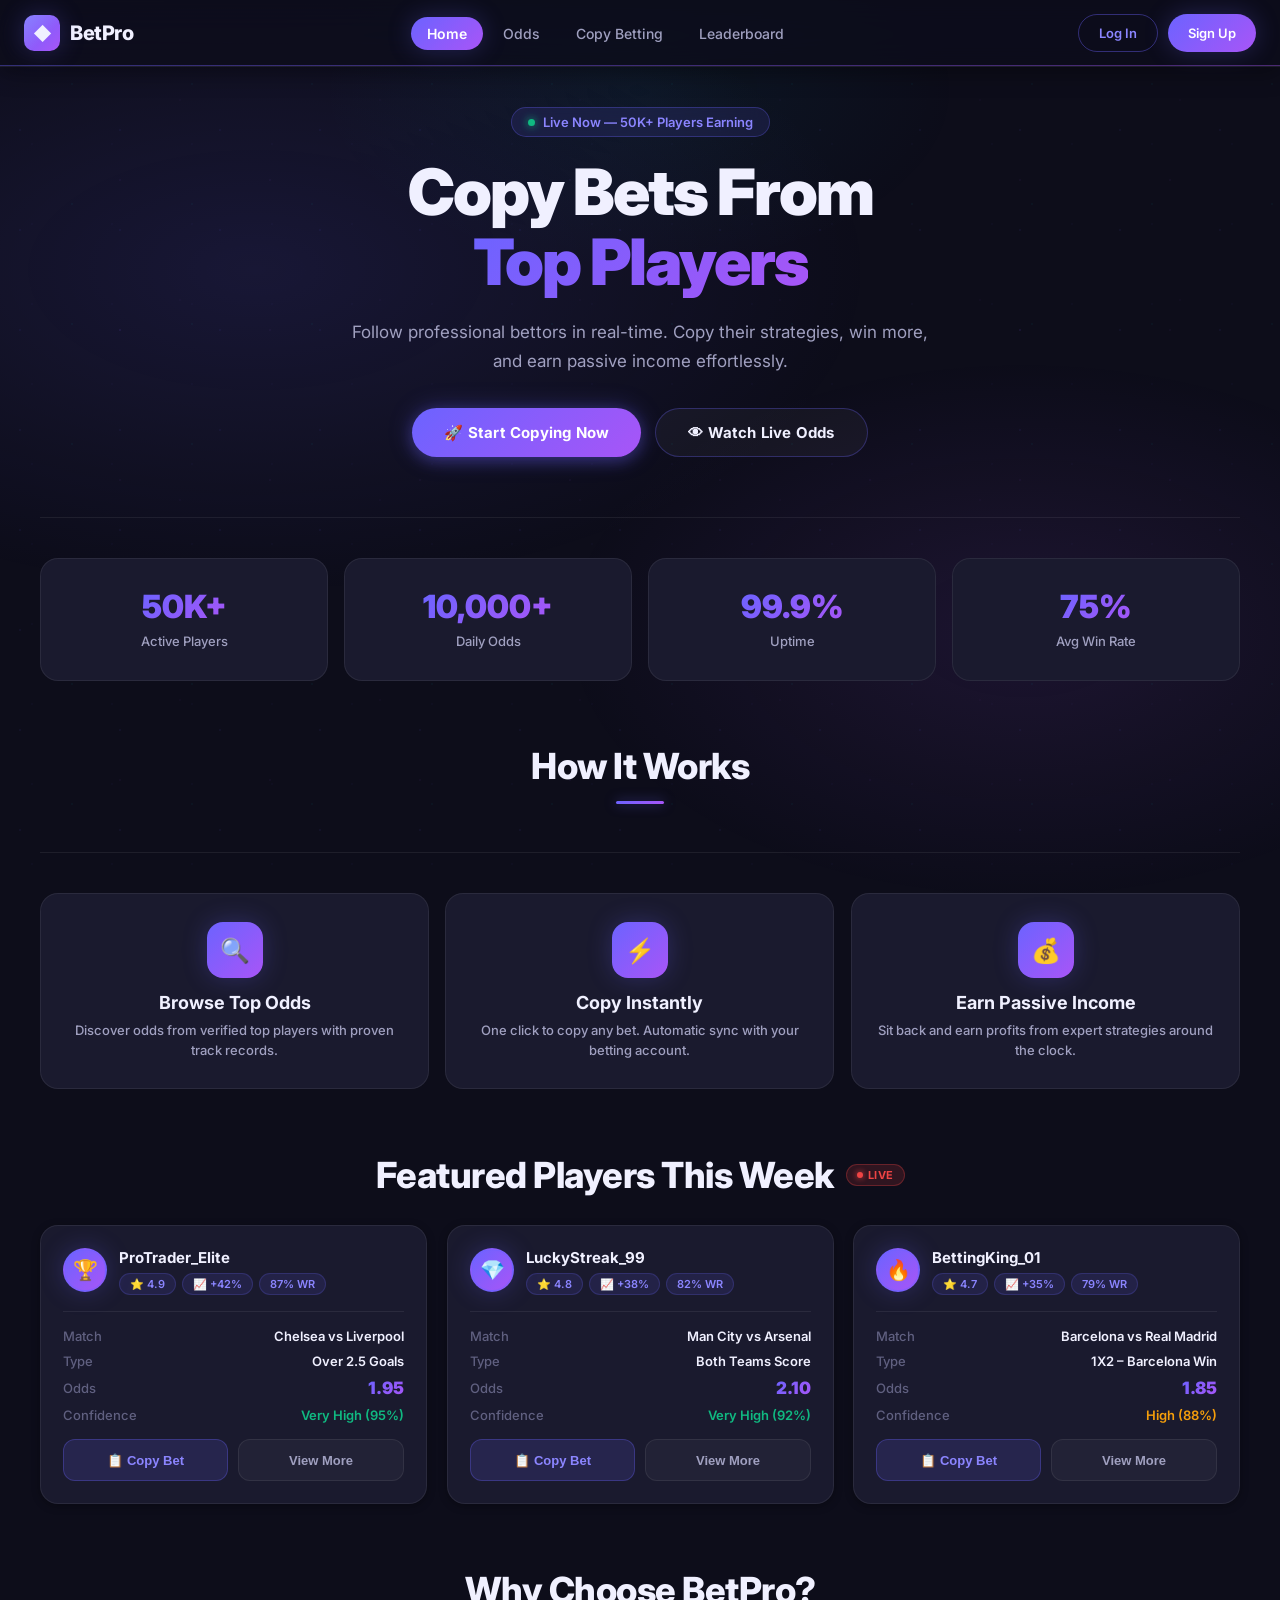
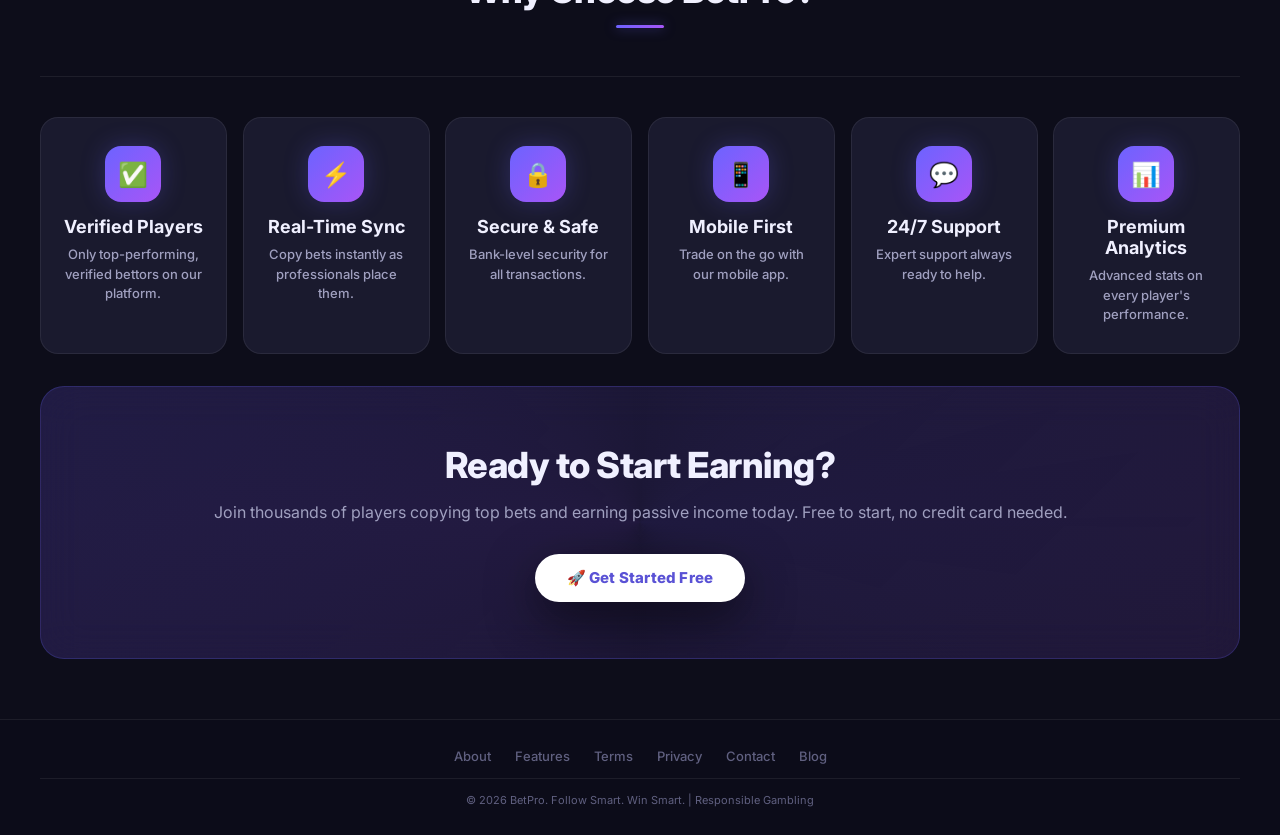
==== commit e2cbd66f: "feat(ui): complete dark-glass UI redesign with advanced animations - Complete CSS overhaul: dark des" ====
--- a/index.html
+++ b/index.html
@@ -4,10 +4,10 @@
     <meta charset="UTF-8" />
     <meta name="viewport" content="width=device-width, initial-scale=1.0" />
     <title>BetPro - Copy Trading Platform | Top Odds & Expert Bets</title>
-    <meta
-      name="description"
-      content="Copy bets from top professional players. Real-time odds, proven strategies, and passive income."
-    />
+    <meta name="description" content="Copy bets from top professional players. Real-time odds, proven strategies, and passive income." />
+    <link rel="preconnect" href="https://fonts.googleapis.com" />
+    <link rel="preconnect" href="https://fonts.gstatic.com" crossorigin />
+    <link href="https://fonts.googleapis.com/css2?family=Inter:wght@400;500;600;700;800;900&display=swap" rel="stylesheet" />
     <link rel="stylesheet" href="css/styles.css" />
   </head>
   <body>
@@ -30,236 +30,238 @@
 
     <main>
       <div class="container max-width">
+
+        <!-- HERO SECTION -->
+        <div class="hero-badge">
+          <span class="hero-badge-dot"></span>
+          Live Now — 50K+ Players Earning
+        </div>
+
         <h1>
-          Copy Bets From
-          <br />
+          Copy Bets From<br />
           <span class="highlight">Top Players</span>
         </h1>
+
         <p class="subtitle">
-          Follow professional bettors in real-time. Copy their odds, strategies,
-          and win more. Join 50K+ players already earning passive income.
+          Follow professional bettors in real-time. Copy their strategies,
+          win more, and earn passive income effortlessly.
         </p>
 
         <div class="cta-container">
-          <button type="button" class="btn btn-primary">
-            Start Copying Now
-          </button>
-          <button type="button" class="btn btn-secondary">Watch Demo</button>
+          <a href="signup.html" class="btn btn-primary">
+            🚀 Start Copying Now
+          </a>
+          <a href="odds.html" class="btn btn-secondary">
+            👁 Watch Live Odds
+          </a>
         </div>
 
+        <!-- STATS ROW -->
         <div class="features">
           <div class="feature">
-            <div class="feature-number">50K+</div>
+            <div class="feature-number" data-count="50000" data-suffix="K+">50K+</div>
             <div class="feature-text">Active Players</div>
           </div>
           <div class="feature">
-            <div class="feature-number">10,000+</div>
+            <div class="feature-number" data-count="10000" data-suffix="+">10,000+</div>
             <div class="feature-text">Daily Odds</div>
           </div>
           <div class="feature">
             <div class="feature-number">99.9%</div>
             <div class="feature-text">Uptime</div>
           </div>
+          <div class="feature">
+            <div class="feature-number" data-count="75" data-suffix="%">75%</div>
+            <div class="feature-text">Avg Win Rate</div>
+          </div>
         </div>
 
-        <!-- HOW IT WORKS SECTION -->
-        <section class="section mt-30">
+        <!-- HOW IT WORKS -->
+        <section class="section reveal">
           <h2 class="section-title">How It Works</h2>
           <div class="features">
             <div class="feature">
-              <div style="font-size: 32px; margin-bottom: 10px">◉</div>
+              <div class="feature-icon">🔍</div>
               <h3>Browse Top Odds</h3>
-              <p style="font-size: 13px; color: #666; margin-top: 8px">
-                Discover odds from verified top players with proven track
-                records.
-              </p>
-            </div>
-            <div class="feature">
-              <div style="font-size: 32px; margin-bottom: 10px">▢</div>
+              <p class="feature-text">Discover odds from verified top players with proven track records.</p>
+            </div>
+            <div class="feature">
+              <div class="feature-icon">⚡</div>
               <h3>Copy Instantly</h3>
-              <p style="font-size: 13px; color: #666; margin-top: 8px">
-                One click to copy any bet. Automatic sync with your betting
-                account.
-              </p>
-            </div>
-            <div class="feature">
-              <div style="font-size: 32px; margin-bottom: 10px">◈</div>
+              <p class="feature-text">One click to copy any bet. Automatic sync with your betting account.</p>
+            </div>
+            <div class="feature">
+              <div class="feature-icon">💰</div>
               <h3>Earn Passive Income</h3>
-              <p style="font-size: 13px; color: #666; margin-top: 8px">
-                Sit back and earn profits from expert strategies.
-              </p>
+              <p class="feature-text">Sit back and earn profits from expert strategies around the clock.</p>
             </div>
           </div>
         </section>
 
-        <!-- FEATURED PLAYERS SECTION -->
-        <section class="section">
-          <h2 class="section-title">Featured Players This Week</h2>
+        <!-- FEATURED PLAYERS -->
+        <section class="section reveal">
+          <div style="display:flex; align-items:center; justify-content:center; gap:12px; margin-bottom:28px; flex-wrap:wrap;">
+            <h2 style="margin-bottom:0">Featured Players This Week</h2>
+            <span class="live-badge">Live</span>
+          </div>
+
           <div class="odds-grid">
             <div class="odds-card">
               <div class="odds-header">
+                <div class="player-avatar">🏆</div>
                 <div class="player-info">
-                  <div class="player-name">★ ProTrader_Elite</div>
+                  <div class="player-name">ProTrader_Elite</div>
                   <div class="player-stats">
-                    <span class="stat-badge">★ 4.9</span>
-                    <span class="stat-badge">◆ +42%</span>
+                    <span class="stat-badge">⭐ 4.9</span>
+                    <span class="stat-badge">📈 +42%</span>
+                    <span class="stat-badge">87% WR</span>
                   </div>
                 </div>
               </div>
               <div class="odds-details">
                 <div class="detail-row">
-                  <span class="detail-label">Match:</span>
+                  <span class="detail-label">Match</span>
                   <span class="detail-value">Chelsea vs Liverpool</span>
                 </div>
                 <div class="detail-row">
-                  <span class="detail-label">Type:</span>
+                  <span class="detail-label">Type</span>
                   <span class="detail-value">Over 2.5 Goals</span>
                 </div>
                 <div class="detail-row">
-                  <span class="detail-label">Odds:</span>
-                  <span class="detail-value">1.95</span>
-                </div>
-                <div class="detail-row">
-                  <span class="detail-label">Confidence:</span>
-                  <span class="detail-value text-success">Very High</span>
+                  <span class="detail-label">Odds</span>
+                  <span class="detail-value odds-highlight">1.95</span>
+                </div>
+                <div class="detail-row">
+                  <span class="detail-label">Confidence</span>
+                  <span class="detail-value text-success">Very High (95%)</span>
                 </div>
               </div>
               <div class="odds-actions">
-                <button type="button" class="copy-btn">▢ Copy Bet</button>
+                <button type="button" class="copy-btn" onclick="copyBet(this)">📋 Copy Bet</button>
                 <button type="button" class="view-btn">View More</button>
               </div>
             </div>
 
             <div class="odds-card">
               <div class="odds-header">
+                <div class="player-avatar">💎</div>
                 <div class="player-info">
-                  <div class="player-name">◆ LuckyStreak_99</div>
+                  <div class="player-name">LuckyStreak_99</div>
                   <div class="player-stats">
-                    <span class="stat-badge">★ 4.8</span>
-                    <span class="stat-badge">◆ +38%</span>
+                    <span class="stat-badge">⭐ 4.8</span>
+                    <span class="stat-badge">📈 +38%</span>
+                    <span class="stat-badge">82% WR</span>
                   </div>
                 </div>
               </div>
               <div class="odds-details">
                 <div class="detail-row">
-                  <span class="detail-label">Match:</span>
+                  <span class="detail-label">Match</span>
                   <span class="detail-value">Man City vs Arsenal</span>
                 </div>
                 <div class="detail-row">
-                  <span class="detail-label">Type:</span>
+                  <span class="detail-label">Type</span>
                   <span class="detail-value">Both Teams Score</span>
                 </div>
                 <div class="detail-row">
-                  <span class="detail-label">Odds:</span>
-                  <span class="detail-value">2.10</span>
-                </div>
-                <div class="detail-row">
-                  <span class="detail-label">Confidence:</span>
-                  <span class="detail-value text-success">Very High</span>
+                  <span class="detail-label">Odds</span>
+                  <span class="detail-value odds-highlight">2.10</span>
+                </div>
+                <div class="detail-row">
+                  <span class="detail-label">Confidence</span>
+                  <span class="detail-value text-success">Very High (92%)</span>
                 </div>
               </div>
               <div class="odds-actions">
-                <button type="button" class="copy-btn">▢ Copy Bet</button>
+                <button type="button" class="copy-btn" onclick="copyBet(this)">📋 Copy Bet</button>
                 <button type="button" class="view-btn">View More</button>
               </div>
             </div>
 
             <div class="odds-card">
               <div class="odds-header">
+                <div class="player-avatar">🔥</div>
                 <div class="player-info">
-                  <div class="player-name">● BettingKing_01</div>
+                  <div class="player-name">BettingKing_01</div>
                   <div class="player-stats">
-                    <span class="stat-badge">★ 4.7</span>
-                    <span class="stat-badge">◆ +35%</span>
+                    <span class="stat-badge">⭐ 4.7</span>
+                    <span class="stat-badge">📈 +35%</span>
+                    <span class="stat-badge">79% WR</span>
                   </div>
                 </div>
               </div>
               <div class="odds-details">
                 <div class="detail-row">
-                  <span class="detail-label">Match:</span>
+                  <span class="detail-label">Match</span>
                   <span class="detail-value">Barcelona vs Real Madrid</span>
                 </div>
                 <div class="detail-row">
-                  <span class="detail-label">Type:</span>
-                  <span class="detail-value">1X2 - Barcelona Win</span>
-                </div>
-                <div class="detail-row">
-                  <span class="detail-label">Odds:</span>
-                  <span class="detail-value">1.85</span>
-                </div>
-                <div class="detail-row">
-                  <span class="detail-label">Confidence:</span>
-                  <span class="detail-value text-warning">High</span>
+                  <span class="detail-label">Type</span>
+                  <span class="detail-value">1X2 – Barcelona Win</span>
+                </div>
+                <div class="detail-row">
+                  <span class="detail-label">Odds</span>
+                  <span class="detail-value odds-highlight">1.85</span>
+                </div>
+                <div class="detail-row">
+                  <span class="detail-label">Confidence</span>
+                  <span class="detail-value text-warning">High (88%)</span>
                 </div>
               </div>
               <div class="odds-actions">
-                <button type="button" class="copy-btn">▢ Copy Bet</button>
+                <button type="button" class="copy-btn" onclick="copyBet(this)">📋 Copy Bet</button>
                 <button type="button" class="view-btn">View More</button>
               </div>
             </div>
           </div>
         </section>
 
-        <!-- WHY CHOOSE BETPRO SECTION -->
-        <section class="section">
+        <!-- WHY BETPRO -->
+        <section class="section reveal">
           <h2 class="section-title">Why Choose BetPro?</h2>
           <div class="features">
             <div class="feature">
-              <div style="font-size: 36px; margin-bottom: 10px">✓</div>
+              <div class="feature-icon">✅</div>
               <h3>Verified Players</h3>
-              <p style="font-size: 13px; color: #666; margin-top: 8px">
-                Only top-performing, verified bettors on our platform.
-              </p>
-            </div>
-            <div class="feature">
-              <div style="font-size: 36px; margin-bottom: 10px">↻</div>
+              <p class="feature-text">Only top-performing, verified bettors on our platform.</p>
+            </div>
+            <div class="feature">
+              <div class="feature-icon">⚡</div>
               <h3>Real-Time Sync</h3>
-              <p style="font-size: 13px; color: #666; margin-top: 8px">
-                Copy bets instantly as professionals place them.
-              </p>
-            </div>
-            <div class="feature">
-              <div style="font-size: 36px; margin-bottom: 10px">◈</div>
+              <p class="feature-text">Copy bets instantly as professionals place them.</p>
+            </div>
+            <div class="feature">
+              <div class="feature-icon">🔒</div>
               <h3>Secure & Safe</h3>
-              <p style="font-size: 13px; color: #666; margin-top: 8px">
-                Bank-level security for all transactions.
-              </p>
-            </div>
-            <div class="feature">
-              <div style="font-size: 36px; margin-bottom: 10px">▤</div>
+              <p class="feature-text">Bank-level security for all transactions.</p>
+            </div>
+            <div class="feature">
+              <div class="feature-icon">📱</div>
               <h3>Mobile First</h3>
-              <p style="font-size: 13px; color: #666; margin-top: 8px">
-                Trade on the go with our mobile app.
-              </p>
-            </div>
-            <div class="feature">
-              <div style="font-size: 36px; margin-bottom: 10px">◎</div>
+              <p class="feature-text">Trade on the go with our mobile app.</p>
+            </div>
+            <div class="feature">
+              <div class="feature-icon">💬</div>
               <h3>24/7 Support</h3>
-              <p style="font-size: 13px; color: #666; margin-top: 8px">
-                Expert support always ready to help.
-              </p>
-            </div>
-            <div class="feature">
-              <div style="font-size: 36px; margin-bottom: 10px">◆</div>
+              <p class="feature-text">Expert support always ready to help.</p>
+            </div>
+            <div class="feature">
+              <div class="feature-icon">📊</div>
               <h3>Premium Analytics</h3>
-              <p style="font-size: 13px; color: #666; margin-top: 8px">
-                Advanced stats on every player's performance.
-              </p>
+              <p class="feature-text">Advanced stats on every player's performance.</p>
             </div>
           </div>
         </section>
 
         <!-- CTA SECTION -->
-        <section class="section mt-30 cta-section">
+        <section class="section mt-30 cta-section reveal">
           <h2>Ready to Start Earning?</h2>
-          <p>
-            Join thousands of players copying top bets and earning passive
-            income today.
-          </p>
-          <button type="button" class="btn btn-primary btn-on-gradient">
-            Get Started Free
-          </button>
+          <p>Join thousands of players copying top bets and earning passive income today. Free to start, no credit card needed.</p>
+          <a href="signup.html" class="btn btn-on-gradient">
+            🚀 Get Started Free
+          </a>
         </section>
+
       </div>
     </main>
 
@@ -273,10 +275,52 @@
           <a href="#contact">Contact</a>
           <a href="#blog">Blog</a>
         </div>
-        <div class="footer-bottom">
-          © 2026 BetPro. Follow Smart. Win Smart. | Responsible Gambling
-        </div>
+        <div class="footer-bottom">© 2026 BetPro. Follow Smart. Win Smart. | Responsible Gambling</div>
       </div>
     </footer>
+
+    <script>
+      // Scroll reveal
+      const revealEls = document.querySelectorAll('.reveal');
+      const observer = new IntersectionObserver((entries) => {
+        entries.forEach((entry, i) => {
+          if (entry.isIntersecting) {
+            setTimeout(() => entry.target.classList.add('visible'), i * 80);
+            observer.unobserve(entry.target);
+          }
+        });
+      }, { threshold: 0.1 });
+      revealEls.forEach(el => observer.observe(el));
+
+      // Copy bet interaction
+      function copyBet(btn) {
+        const original = btn.innerHTML;
+        btn.innerHTML = '✅ Copied!';
+        btn.style.background = 'linear-gradient(135deg, #10b981, #06b6d4)';
+        btn.style.color = 'white';
+        btn.style.borderColor = 'transparent';
+        showToast('Bet copied successfully!', 'success');
+        setTimeout(() => {
+          btn.innerHTML = original;
+          btn.style.background = '';
+          btn.style.color = '';
+          btn.style.borderColor = '';
+        }, 2000);
+      }
+
+      // Toast notification
+      function showToast(msg, type = 'success') {
+        const t = document.createElement('div');
+        t.className = `toast ${type}`;
+        t.innerHTML = `<span>${type === 'success' ? '✅' : '❌'}</span> ${msg}`;
+        document.body.appendChild(t);
+        setTimeout(() => {
+          t.style.opacity = '0';
+          t.style.transform = 'translateX(20px)';
+          t.style.transition = 'all 0.3s ease';
+          setTimeout(() => t.remove(), 300);
+        }, 2500);
+      }
+    </script>
   </body>
 </html>
--- a/css/styles.css
+++ b/css/styles.css
@@ -1,17 +1,72 @@
-/* ==================== GLOBAL STYLES ==================== */
-* {
+/* ==================== DESIGN TOKENS ==================== */
+:root {
+  --primary: #6c63ff;
+  --primary-dark: #5a52d5;
+  --primary-light: #8b85ff;
+  --secondary: #a855f7;
+  --accent: #06b6d4;
+  --success: #10b981;
+  --warning: #f59e0b;
+  --danger: #ef4444;
+  --gold: #f59e0b;
+
+  --bg-base: #0d0d1a;
+  --bg-surface: #13131f;
+  --bg-card: #1a1a2e;
+  --bg-card-hover: #1e1e38;
+  --bg-glass: rgba(255,255,255,0.04);
+  --bg-glass-hover: rgba(255,255,255,0.08);
+
+  --text-primary: #f0f0ff;
+  --text-secondary: #a0a0c0;
+  --text-muted: #606080;
+
+  --border: rgba(255,255,255,0.07);
+  --border-strong: rgba(108,99,255,0.3);
+
+  --radius-sm: 8px;
+  --radius-md: 12px;
+  --radius-lg: 18px;
+  --radius-xl: 24px;
+  --radius-full: 9999px;
+
+  --shadow-sm: 0 2px 8px rgba(0,0,0,0.3);
+  --shadow-md: 0 8px 24px rgba(0,0,0,0.4);
+  --shadow-lg: 0 16px 48px rgba(0,0,0,0.5);
+  --shadow-glow: 0 0 24px rgba(108,99,255,0.25);
+  --shadow-glow-lg: 0 0 48px rgba(108,99,255,0.35);
+
+  --gradient-primary: linear-gradient(135deg, #6c63ff 0%, #a855f7 100%);
+  --gradient-primary-h: linear-gradient(135deg, #7c74ff 0%, #b866ff 100%);
+  --gradient-success: linear-gradient(135deg, #10b981 0%, #06b6d4 100%);
+  --gradient-gold: linear-gradient(135deg, #f59e0b 0%, #f97316 100%);
+  --gradient-bg: linear-gradient(135deg, #0d0d1a 0%, #13131f 50%, #1a1a2e 100%);
+  --gradient-card: linear-gradient(135deg, rgba(108,99,255,0.08) 0%, rgba(168,85,247,0.04) 100%);
+
+  --transition-fast: 0.15s ease;
+  --transition: 0.3s cubic-bezier(0.4, 0, 0.2, 1);
+  --transition-bounce: 0.4s cubic-bezier(0.34, 1.56, 0.64, 1);
+
+  --font: 'Inter', -apple-system, BlinkMacSystemFont, 'Segoe UI', Roboto, sans-serif;
+}
+
+/* ==================== RESET & BASE ==================== */
+*, *::before, *::after {
   margin: 0;
   padding: 0;
   box-sizing: border-box;
 }
 
-html,
-body {
+html {
+  scroll-behavior: smooth;
+}
+
+html, body {
   width: 100%;
-  font-family:
-    -apple-system, BlinkMacSystemFont, "Segoe UI", Roboto, sans-serif;
-  background: linear-gradient(135deg, #ffffff 0%, #f8f9ff 100%);
-  color: #1a1a1a;
+  font-family: var(--font);
+  background: var(--bg-base);
+  color: var(--text-primary);
+  overflow-x: hidden;
 }
 
 body {
@@ -19,213 +74,225 @@
   flex-direction: column;
   min-height: 100vh;
   position: relative;
-  overflow-x: hidden;
-}
-
+}
+
+/* ==================== ANIMATED BACKGROUND ==================== */
 body::before {
-  content: "";
+  content: '';
   position: fixed;
-  top: 0;
-  left: 0;
-  width: 100%;
-  height: 100%;
+  inset: 0;
   background:
-    radial-gradient(
-      circle at 20% 50%,
-      rgba(102, 126, 234, 0.05) 0%,
-      transparent 50%
-    ),
-    radial-gradient(
-      circle at 80% 80%,
-      rgba(118, 75, 162, 0.05) 0%,
-      transparent 50%
-    );
+    radial-gradient(ellipse 80% 60% at 20% 30%, rgba(108,99,255,0.12) 0%, transparent 60%),
+    radial-gradient(ellipse 60% 50% at 80% 70%, rgba(168,85,247,0.10) 0%, transparent 60%),
+    radial-gradient(ellipse 50% 40% at 50% 10%, rgba(6,182,212,0.06) 0%, transparent 50%);
   pointer-events: none;
-  z-index: 1;
-  animation: gradientShift 15s ease-in-out infinite;
-}
-
-@keyframes gradientShift {
-  0%,
-  100% {
-    transform: scale(1) translate(0, 0);
-  }
-  50% {
-    transform: scale(1.05) translate(10px, -10px);
-  }
-}
-
-/* ==================== HEADER & NAVIGATION ==================== */
+  z-index: 0;
+  animation: bgPulse 20s ease-in-out infinite;
+}
+
+body::after {
+  content: '';
+  position: fixed;
+  inset: 0;
+  background-image:
+    radial-gradient(1px 1px at 20% 30%, rgba(108,99,255,0.4) 0%, transparent 100%),
+    radial-gradient(1px 1px at 80% 20%, rgba(168,85,247,0.3) 0%, transparent 100%),
+    radial-gradient(1px 1px at 60% 70%, rgba(6,182,212,0.3) 0%, transparent 100%),
+    radial-gradient(1px 1px at 40% 80%, rgba(108,99,255,0.2) 0%, transparent 100%),
+    radial-gradient(1px 1px at 90% 50%, rgba(168,85,247,0.2) 0%, transparent 100%);
+  background-size: 100px 100px, 150px 150px, 120px 120px, 80px 80px, 200px 200px;
+  pointer-events: none;
+  z-index: 0;
+  opacity: 0.5;
+}
+
+@keyframes bgPulse {
+  0%, 100% { opacity: 1; transform: scale(1); }
+  50% { opacity: 0.7; transform: scale(1.05); }
+}
+
+/* ==================== SCROLLBAR ==================== */
+::-webkit-scrollbar { width: 6px; }
+::-webkit-scrollbar-track { background: var(--bg-surface); }
+::-webkit-scrollbar-thumb { background: var(--primary); border-radius: 3px; }
+::-webkit-scrollbar-thumb:hover { background: var(--primary-light); }
+
+/* ==================== HEADER ==================== */
 header {
   position: sticky;
   top: 0;
   width: 100%;
-  padding: 16px 15px;
+  padding: 14px 24px;
   display: flex;
   justify-content: space-between;
   align-items: center;
   gap: 20px;
-  z-index: 100;
-  background: rgba(255, 255, 255, 0.95);
-  backdrop-filter: blur(10px);
-  border-bottom: 1px solid rgba(0, 0, 0, 0.05);
-  animation: slideDown 0.6s ease-out;
+  z-index: 1000;
+  background: rgba(13,13,26,0.85);
+  backdrop-filter: blur(20px) saturate(180%);
+  -webkit-backdrop-filter: blur(20px) saturate(180%);
+  border-bottom: 1px solid var(--border);
+  animation: slideDown 0.6s cubic-bezier(0.4, 0, 0.2, 1);
+  box-shadow: 0 4px 24px rgba(0,0,0,0.4);
+}
+
+header::after {
+  content: '';
+  position: absolute;
+  bottom: 0;
+  left: 0;
+  right: 0;
+  height: 1px;
+  background: var(--gradient-primary);
+  opacity: 0.4;
 }
 
 @keyframes slideDown {
-  from {
-    opacity: 0;
-    transform: translateY(-20px);
-  }
-  to {
-    opacity: 1;
-    transform: translateY(0);
-  }
-}
-
+  from { opacity: 0; transform: translateY(-24px); }
+  to   { opacity: 1; transform: translateY(0); }
+}
+
+/* Logo */
 .logo {
+  font-size: 20px;
+  font-weight: 800;
+  letter-spacing: -0.5px;
+  text-decoration: none;
+  color: var(--text-primary);
+  display: flex;
+  align-items: center;
+  gap: 10px;
+  flex-shrink: 0;
+  transition: var(--transition);
+  animation: fadeInScale 0.8s ease-out 0.1s both;
+}
+
+.logo:hover { transform: scale(1.04); }
+
+.logo-icon {
+  width: 36px;
+  height: 36px;
+  background: var(--gradient-primary);
+  border-radius: 10px;
+  display: flex;
+  align-items: center;
+  justify-content: center;
   font-size: 18px;
-  font-weight: 800;
-  letter-spacing: -0.8px;
-  text-decoration: none;
-  color: #000;
-  position: relative;
-  display: flex;
-  align-items: center;
-  gap: 8px;
-  animation: fadeInScale 0.8s ease-out 0.1s both;
-  flex-shrink: 0;
-}
-
-.logo-icon {
-  width: 24px;
-  height: 24px;
-  background: linear-gradient(135deg, #667eea 0%, #764ba2 100%);
-  border-radius: 6px;
-  display: flex;
-  align-items: center;
-  justify-content: center;
-  font-weight: 900;
-  color: white;
-  font-size: 14px;
+  box-shadow: var(--shadow-glow);
+  transition: var(--transition);
+  position: relative;
+  overflow: hidden;
+}
+
+.logo-icon::after {
+  content: '';
+  position: absolute;
+  inset: 0;
+  background: linear-gradient(135deg, rgba(255,255,255,0.2) 0%, transparent 60%);
+}
+
+.logo:hover .logo-icon {
+  box-shadow: var(--shadow-glow-lg);
+  transform: rotate(-5deg) scale(1.05);
 }
 
 @keyframes fadeInScale {
-  from {
-    opacity: 0;
-    transform: scale(0.8);
-  }
-  to {
-    opacity: 1;
-    transform: scale(1);
-  }
-}
-
+  from { opacity: 0; transform: scale(0.8); }
+  to   { opacity: 1; transform: scale(1); }
+}
+
+/* Nav */
 nav {
   display: flex;
   justify-content: center;
   flex-wrap: wrap;
-  gap: 8px;
+  gap: 4px;
   flex: 1;
 }
 
 nav a {
-  color: #666;
+  color: var(--text-secondary);
   text-decoration: none;
-  font-size: 13px;
+  font-size: 14px;
   font-weight: 500;
-  transition: all 0.3s ease;
-  position: relative;
-  padding: 6px 12px;
-  border-radius: 6px;
+  transition: var(--transition);
+  position: relative;
+  padding: 8px 16px;
+  border-radius: var(--radius-full);
   animation: fadeInUp 0.6s ease-out both;
 }
 
-nav a:nth-child(1) {
-  animation-delay: 0.2s;
-}
-nav a:nth-child(2) {
-  animation-delay: 0.3s;
-}
-nav a:nth-child(3) {
-  animation-delay: 0.4s;
-}
-nav a:nth-child(4) {
-  animation-delay: 0.5s;
-}
-
-@keyframes fadeInUp {
-  from {
-    opacity: 0;
-    transform: translateY(10px);
-  }
-  to {
-    opacity: 1;
-    transform: translateY(0);
-  }
-}
+nav a:nth-child(1) { animation-delay: 0.1s; }
+nav a:nth-child(2) { animation-delay: 0.2s; }
+nav a:nth-child(3) { animation-delay: 0.3s; }
+nav a:nth-child(4) { animation-delay: 0.4s; }
 
 nav a:hover {
-  background: rgba(102, 126, 234, 0.1);
-  color: #667eea;
-  transform: translateY(-2px);
+  color: var(--text-primary);
+  background: var(--bg-glass-hover);
 }
 
 nav a.active {
-  background: linear-gradient(135deg, #667eea 0%, #764ba2 100%);
+  background: var(--gradient-primary);
   color: white;
+  box-shadow: var(--shadow-glow);
+  font-weight: 600;
 }
 
 .nav-buttons {
   display: flex;
   gap: 10px;
   flex-shrink: 0;
-  animation: fadeInUp 0.6s ease-out 0.6s both;
-}
-
-.btn-login,
-.btn-signup {
-  padding: 8px 16px;
-  border-radius: 6px;
+  animation: fadeInUp 0.6s ease-out 0.5s both;
+}
+
+.btn-login, .btn-signup {
+  padding: 9px 20px;
+  border-radius: var(--radius-full);
   font-size: 13px;
   font-weight: 600;
   border: none;
   cursor: pointer;
-  transition: all 0.3s ease;
+  transition: var(--transition-bounce);
   text-decoration: none;
-  display: inline-block;
+  display: inline-flex;
+  align-items: center;
+  justify-content: center;
+  min-height: 38px;
 }
 
 .btn-login {
   background: transparent;
-  color: #667eea;
-  border: 1.5px solid #667eea;
+  color: var(--primary-light);
+  border: 1.5px solid rgba(108,99,255,0.4);
 }
 
 .btn-login:hover {
-  background: #667eea;
+  background: rgba(108,99,255,0.15);
+  border-color: var(--primary);
+  transform: translateY(-2px);
+  box-shadow: var(--shadow-glow);
+}
+
+.btn-signup {
+  background: var(--gradient-primary);
   color: white;
+  box-shadow: var(--shadow-glow);
+}
+
+.btn-signup:hover {
+  background: var(--gradient-primary-h);
   transform: translateY(-2px);
-}
-
-.btn-signup {
-  background: linear-gradient(135deg, #667eea 0%, #764ba2 100%);
-  color: white;
-  box-shadow: 0 4px 12px rgba(102, 126, 234, 0.3);
-}
-
-.btn-signup:hover {
-  transform: translateY(-2px);
-  box-shadow: 0 6px 16px rgba(102, 126, 234, 0.4);
-}
-
-/* ==================== MAIN CONTENT ==================== */
+  box-shadow: var(--shadow-glow-lg);
+}
+
+/* ==================== MAIN & CONTAINER ==================== */
 main {
   flex: 1;
   display: flex;
   justify-content: center;
   align-items: flex-start;
-  padding: 30px 15px;
+  padding: 40px 20px 60px;
   width: 100%;
   position: relative;
   z-index: 10;
@@ -239,1093 +306,1033 @@
   position: relative;
 }
 
+.max-width { max-width: 1200px; margin: 0 auto; }
+
+/* ==================== TYPOGRAPHY ==================== */
 h1 {
-  font-size: 36px;
+  font-size: clamp(36px, 6vw, 64px);
   font-weight: 900;
-  line-height: 1.2;
-  margin-bottom: 16px;
-  letter-spacing: -1px;
-  word-break: break-word;
+  line-height: 1.1;
+  margin-bottom: 20px;
+  letter-spacing: -2px;
   animation: textReveal 0.8s ease-out 0.2s both;
 }
 
-@keyframes textReveal {
-  from {
-    opacity: 0;
-    transform: translateY(20px) scale(0.98);
-  }
-  to {
-    opacity: 1;
-    transform: translateY(0) scale(1);
-  }
-}
-
 h2 {
-  font-size: 28px;
+  font-size: clamp(24px, 4vw, 36px);
   font-weight: 800;
   margin-bottom: 12px;
-  color: #1a1a1a;
+  color: var(--text-primary);
+  letter-spacing: -0.5px;
 }
 
 h3 {
-  font-size: 20px;
+  font-size: 18px;
   font-weight: 700;
-  margin-bottom: 10px;
-  color: #1a1a1a;
+  margin-bottom: 8px;
+  color: var(--text-primary);
+}
+
+@keyframes textReveal {
+  from { opacity: 0; transform: translateY(30px) scale(0.97); filter: blur(8px); }
+  to   { opacity: 1; transform: translateY(0) scale(1); filter: blur(0); }
 }
 
 .highlight {
-  background: linear-gradient(135deg, #667eea 0%, #764ba2 100%);
+  background: var(--gradient-primary);
   -webkit-background-clip: text;
   -webkit-text-fill-color: transparent;
   background-clip: text;
   display: inline-block;
+  position: relative;
 }
 
 .subtitle {
-  font-size: 15px;
-  color: #666;
-  margin-bottom: 24px;
-  line-height: 1.5;
-  font-weight: 300;
-  animation: fadeInUp 0.6s ease-out 0.3s both;
+  font-size: 17px;
+  color: var(--text-secondary);
+  margin-bottom: 32px;
+  line-height: 1.7;
+  font-weight: 400;
+  animation: fadeInUp 0.6s ease-out 0.35s both;
+  max-width: 600px;
+  margin-left: auto;
+  margin-right: auto;
   padding: 0 10px;
+}
+
+@keyframes fadeInUp {
+  from { opacity: 0; transform: translateY(16px); }
+  to   { opacity: 1; transform: translateY(0); }
+}
+
+/* ==================== HERO BADGE ==================== */
+.hero-badge {
+  display: inline-flex;
+  align-items: center;
+  gap: 8px;
+  background: rgba(108,99,255,0.12);
+  border: 1px solid rgba(108,99,255,0.3);
+  border-radius: var(--radius-full);
+  padding: 6px 16px;
+  font-size: 13px;
+  font-weight: 600;
+  color: var(--primary-light);
+  margin-bottom: 20px;
+  animation: fadeInUp 0.6s ease-out 0.1s both;
+  backdrop-filter: blur(10px);
+}
+
+.hero-badge-dot {
+  width: 7px;
+  height: 7px;
+  background: var(--success);
+  border-radius: 50%;
+  box-shadow: 0 0 8px var(--success);
+  animation: pulse 2s ease-in-out infinite;
+}
+
+@keyframes pulse {
+  0%, 100% { opacity: 1; transform: scale(1); }
+  50% { opacity: 0.6; transform: scale(0.8); }
 }
 
 /* ==================== BUTTONS ==================== */
 .cta-container {
   display: flex;
-  flex-direction: column;
-  gap: 10px;
+  flex-direction: row;
+  gap: 14px;
   justify-content: center;
-  margin-bottom: 40px;
-  animation: fadeInUp 0.6s ease-out 0.4s both;
+  margin-bottom: 60px;
+  animation: fadeInUp 0.6s ease-out 0.45s both;
+  flex-wrap: wrap;
 }
 
 .btn {
-  padding: 13px 30px;
-  border-radius: 8px;
+  padding: 14px 32px;
+  border-radius: var(--radius-full);
   font-size: 15px;
-  font-weight: 600;
+  font-weight: 700;
   border: none;
   cursor: pointer;
   text-decoration: none;
-  display: inline-block;
+  display: inline-flex;
+  align-items: center;
+  justify-content: center;
+  gap: 8px;
   position: relative;
   overflow: hidden;
-  transition: all 0.3s ease;
-  width: 100%;
-  max-width: 280px;
-  margin: 0 auto;
+  transition: var(--transition-bounce);
+  min-height: 48px;
+  letter-spacing: 0.2px;
 }
 
 .btn::before {
-  content: "";
+  content: '';
   position: absolute;
-  top: 0;
-  left: -100%;
-  width: 100%;
-  height: 100%;
-  background: rgba(255, 255, 255, 0.2);
-  transition: left 0.4s cubic-bezier(0.34, 1.56, 0.64, 1);
-  z-index: 1;
-}
-
-.btn:hover::before {
-  left: 100%;
-}
+  inset: 0;
+  background: linear-gradient(135deg, rgba(255,255,255,0.15) 0%, transparent 60%);
+  opacity: 0;
+  transition: opacity 0.3s ease;
+}
+
+.btn:hover::before { opacity: 1; }
+
+.btn:active { transform: scale(0.97) !important; }
 
 .btn-primary {
-  background: linear-gradient(135deg, #667eea 0%, #764ba2 100%);
+  background: var(--gradient-primary);
   color: white;
-  box-shadow: 0 8px 20px rgba(102, 126, 234, 0.3);
+  box-shadow: var(--shadow-glow), 0 4px 16px rgba(108,99,255,0.3);
 }
 
 .btn-primary:hover {
-  transform: translateY(-3px);
-  box-shadow: 0 12px 30px rgba(102, 126, 234, 0.4);
+  transform: translateY(-3px) scale(1.02);
+  box-shadow: var(--shadow-glow-lg), 0 8px 32px rgba(108,99,255,0.4);
+}
+
+.btn-primary:disabled {
+  opacity: 0.5;
+  cursor: not-allowed;
+  transform: none !important;
 }
 
 .btn-secondary {
-  background: white;
-  color: #667eea;
-  border: 2px solid #e0e0e0;
-  box-shadow: 0 4px 12px rgba(0, 0, 0, 0.05);
+  background: var(--bg-glass);
+  color: var(--text-primary);
+  border: 1.5px solid var(--border-strong);
+  backdrop-filter: blur(10px);
 }
 
 .btn-secondary:hover {
-  border-color: #667eea;
-  background: rgba(102, 126, 234, 0.05);
-  transform: translateY(-3px);
+  background: var(--bg-glass-hover);
+  border-color: var(--primary);
+  transform: translateY(-3px) scale(1.02);
+  box-shadow: var(--shadow-glow);
+}
+
+.btn-secondary:disabled {
+  opacity: 0.5;
+  cursor: not-allowed;
+  transform: none !important;
 }
 
 .btn-small {
-  padding: 8px 16px;
+  padding: 8px 18px;
   font-size: 13px;
-  max-width: none;
   width: auto;
+  min-height: 36px;
+  border-radius: var(--radius-full);
 }
 
 .btn-outline {
   background: transparent;
-  border: 2px solid #667eea;
-  color: #667eea;
+  border: 1.5px solid var(--primary);
+  color: var(--primary-light);
 }
 
 .btn-outline:hover {
-  background: #667eea;
-  color: white;
-}
-
-/* ==================== FEATURES & CARDS ==================== */
+  background: rgba(108,99,255,0.15);
+  transform: translateY(-2px);
+}
+
+.btn-on-gradient {
+  background: white;
+  color: var(--primary-dark);
+  box-shadow: var(--shadow-lg);
+  font-weight: 800;
+}
+
+.btn-on-gradient:hover {
+  transform: translateY(-4px) scale(1.02);
+  box-shadow: 0 20px 48px rgba(0,0,0,0.3);
+}
+
+/* ==================== STATS ROW ==================== */
 .features {
   display: grid;
-  grid-template-columns: 1fr;
+  grid-template-columns: repeat(auto-fit, minmax(180px, 1fr));
   gap: 16px;
-  margin-top: 35px;
-  padding-top: 30px;
-  border-top: 2px solid #f0f0f0;
-  animation: fadeIn 0.6s ease-out 0.5s both;
+  margin-top: 48px;
+  padding-top: 40px;
+  border-top: 1px solid var(--border);
+  animation: fadeIn 0.8s ease-out 0.5s both;
 }
 
 @keyframes fadeIn {
-  from {
-    opacity: 0;
-  }
-  to {
-    opacity: 1;
-  }
-}
-
-.feature,
-.card {
+  from { opacity: 0; }
+  to   { opacity: 1; }
+}
+
+.feature, .card {
   text-align: center;
   position: relative;
-  animation: scaleUp 0.5s cubic-bezier(0.34, 1.56, 0.64, 1) both;
-  transition: all 0.3s ease;
-  padding: 16px;
-  border-radius: 12px;
-  min-height: auto;
-  background: white;
-  border: 1px solid #f0f0f0;
-}
-
-.feature:nth-child(1) {
-  animation-delay: 0.55s;
-}
-.feature:nth-child(2) {
-  animation-delay: 0.65s;
-}
-.feature:nth-child(3) {
-  animation-delay: 0.75s;
-}
-.feature:nth-child(4) {
-  animation-delay: 0.85s;
-}
-.feature:nth-child(5) {
-  animation-delay: 0.95s;
-}
-.feature:nth-child(6) {
-  animation-delay: 1.05s;
-}
-
-@keyframes scaleUp {
-  from {
-    opacity: 0;
-    transform: scale(0.9) translateY(15px);
-  }
-  to {
-    opacity: 1;
-    transform: scale(1) translateY(0);
-  }
+  animation: cardReveal 0.6s cubic-bezier(0.34, 1.56, 0.64, 1) both;
+  transition: var(--transition-bounce);
+  padding: 28px 20px;
+  border-radius: var(--radius-lg);
+  background: var(--bg-card);
+  border: 1px solid var(--border);
+  overflow: hidden;
 }
 
 .feature::before {
-  content: "";
+  content: '';
   position: absolute;
+  inset: 0;
+  background: var(--gradient-card);
+  opacity: 0;
+  transition: opacity 0.3s ease;
+}
+
+.feature:hover::before { opacity: 1; }
+
+.feature::after {
+  content: '';
+  position: absolute;
+  top: 0; left: 0; right: 0;
+  height: 2px;
+  background: var(--gradient-primary);
+  transform: scaleX(0);
+  transform-origin: left;
+  transition: transform 0.4s ease;
+}
+
+.feature:hover::after { transform: scaleX(1); }
+
+.feature:nth-child(1) { animation-delay: 0.1s; }
+.feature:nth-child(2) { animation-delay: 0.2s; }
+.feature:nth-child(3) { animation-delay: 0.3s; }
+.feature:nth-child(4) { animation-delay: 0.4s; }
+.feature:nth-child(5) { animation-delay: 0.5s; }
+.feature:nth-child(6) { animation-delay: 0.6s; }
+
+@keyframes cardReveal {
+  from { opacity: 0; transform: translateY(20px) scale(0.95); }
+  to   { opacity: 1; transform: translateY(0) scale(1); }
+}
+
+.feature:hover {
+  border-color: rgba(108,99,255,0.4);
+  box-shadow: var(--shadow-glow), var(--shadow-md);
+  transform: translateY(-6px);
+}
+
+.feature-icon {
+  width: 56px;
+  height: 56px;
+  background: var(--gradient-primary);
+  border-radius: 16px;
+  display: flex;
+  align-items: center;
+  justify-content: center;
+  font-size: 24px;
+  margin: 0 auto 14px;
+  box-shadow: var(--shadow-glow);
+  transition: var(--transition-bounce);
+  position: relative;
+  z-index: 1;
+}
+
+.feature:hover .feature-icon {
+  transform: scale(1.1) rotate(-5deg);
+  box-shadow: var(--shadow-glow-lg);
+}
+
+.feature-number {
+  font-size: 32px;
+  font-weight: 900;
+  background: var(--gradient-primary);
+  -webkit-background-clip: text;
+  -webkit-text-fill-color: transparent;
+  background-clip: text;
+  margin-bottom: 6px;
+  display: inline-block;
+  position: relative;
+  z-index: 1;
+}
+
+.feature-text {
+  font-size: 13px;
+  color: var(--text-secondary);
+  font-weight: 500;
+  line-height: 1.5;
+  position: relative;
+  z-index: 1;
+}
+
+/* ==================== SECTION TITLE ==================== */
+.section-title {
+  text-align: center;
+  margin-bottom: 28px;
+  position: relative;
+  padding-bottom: 16px;
+}
+
+.section-title::after {
+  content: '';
+  position: absolute;
+  bottom: 0;
+  left: 50%;
+  transform: translateX(-50%);
+  width: 48px;
+  height: 3px;
+  background: var(--gradient-primary);
+  border-radius: 2px;
+  box-shadow: 0 0 12px rgba(108,99,255,0.5);
+}
+
+/* ==================== SECTIONS ==================== */
+.section { margin-top: 64px; }
+.mt-30 { margin-top: 32px; }
+
+.cta-section {
+  background: linear-gradient(135deg, rgba(108,99,255,0.15) 0%, rgba(168,85,247,0.10) 100%);
+  border-radius: var(--radius-xl);
+  padding: 56px 32px;
+  border: 1px solid rgba(108,99,255,0.25);
+  position: relative;
+  overflow: hidden;
+  backdrop-filter: blur(20px);
+}
+
+.cta-section::before {
+  content: '';
+  position: absolute;
+  top: -50%;
+  left: -50%;
+  width: 200%;
+  height: 200%;
+  background: conic-gradient(from 0deg, transparent, rgba(108,99,255,0.05), transparent, rgba(168,85,247,0.05), transparent);
+  animation: rotateBg 20s linear infinite;
+}
+
+@keyframes rotateBg {
+  from { transform: rotate(0deg); }
+  to   { transform: rotate(360deg); }
+}
+
+.cta-section h2 { margin-bottom: 12px; position: relative; z-index: 1; }
+.cta-section p {
+  color: var(--text-secondary);
+  margin-bottom: 28px;
+  font-size: 16px;
+  line-height: 1.7;
+  position: relative;
+  z-index: 1;
+}
+
+/* ==================== FILTER BAR ==================== */
+.filter-bar {
+  display: flex;
+  gap: 10px;
+  flex-wrap: wrap;
+  justify-content: center;
+  margin-bottom: 32px;
+  animation: fadeInUp 0.6s ease-out 0.3s both;
+}
+
+.filter-btn {
+  background: var(--bg-card);
+  color: var(--text-secondary);
+  border: 1px solid var(--border);
+  border-radius: var(--radius-full);
+  padding: 9px 20px;
+  font-size: 13px;
+  font-weight: 600;
+  cursor: pointer;
+  transition: var(--transition);
+  display: flex;
+  align-items: center;
+  gap: 6px;
+}
+
+.filter-btn:hover, .filter-btn.active {
+  background: var(--gradient-primary);
+  color: white;
+  border-color: transparent;
+  box-shadow: var(--shadow-glow);
+  transform: translateY(-2px);
+}
+
+/* ==================== ODDS CARDS ==================== */
+.odds-grid {
+  display: grid;
+  grid-template-columns: repeat(auto-fill, minmax(300px, 1fr));
+  gap: 20px;
+  margin-top: 12px;
+}
+
+.odds-card {
+  background: var(--bg-card);
+  border: 1px solid var(--border);
+  border-radius: var(--radius-lg);
+  padding: 22px;
+  transition: var(--transition-bounce);
+  animation: cardReveal 0.6s cubic-bezier(0.34, 1.56, 0.64, 1) both;
+  box-shadow: var(--shadow-sm);
+  overflow: hidden;
+  position: relative;
+}
+
+.odds-card::before {
+  content: '';
+  position: absolute;
+  top: 0; left: 0; right: 0;
+  height: 3px;
+  background: var(--gradient-primary);
+  transform: scaleX(0);
+  transform-origin: left;
+  transition: transform 0.4s ease;
+}
+
+.odds-card:hover::before { transform: scaleX(1); }
+
+.odds-card::after {
+  content: '';
+  position: absolute;
+  inset: 0;
+  background: var(--gradient-card);
+  opacity: 0;
+  transition: opacity 0.3s ease;
+  pointer-events: none;
+}
+
+.odds-card:hover::after { opacity: 1; }
+
+.odds-card:nth-child(1) { animation-delay: 0.1s; }
+.odds-card:nth-child(2) { animation-delay: 0.2s; }
+.odds-card:nth-child(3) { animation-delay: 0.3s; }
+.odds-card:nth-child(4) { animation-delay: 0.4s; }
+
+.odds-card:hover {
+  border-color: rgba(108,99,255,0.5);
+  box-shadow: var(--shadow-glow), var(--shadow-md);
+  transform: translateY(-8px);
+}
+
+.odds-header {
+  display: flex;
+  justify-content: space-between;
+  align-items: flex-start;
+  margin-bottom: 16px;
+  gap: 12px;
+  position: relative;
+  z-index: 1;
+}
+
+.player-avatar {
+  width: 44px;
+  height: 44px;
+  border-radius: 50%;
+  background: var(--gradient-primary);
+  display: flex;
+  align-items: center;
+  justify-content: center;
+  font-size: 20px;
+  flex-shrink: 0;
+  box-shadow: var(--shadow-glow);
+  border: 2px solid rgba(108,99,255,0.4);
+}
+
+.player-info {
+  text-align: left;
+  flex: 1;
+}
+
+.player-name {
+  font-weight: 700;
+  color: var(--text-primary);
+  font-size: 15px;
+  margin-bottom: 6px;
+}
+
+.player-stats {
+  display: flex;
+  gap: 6px;
+  flex-wrap: wrap;
+}
+
+.stat-badge {
+  background: rgba(108,99,255,0.12);
+  color: var(--primary-light);
+  padding: 3px 10px;
+  border-radius: var(--radius-full);
+  font-weight: 600;
+  font-size: 11px;
+  border: 1px solid rgba(108,99,255,0.2);
+}
+
+.odds-value {
+  text-align: right;
+  flex-shrink: 0;
+  position: relative;
+  z-index: 1;
+}
+
+.odds-rate {
+  font-size: 22px;
+  font-weight: 900;
+  background: var(--gradient-primary);
+  -webkit-background-clip: text;
+  -webkit-text-fill-color: transparent;
+  background-clip: text;
+}
+
+.odds-type {
+  font-size: 11px;
+  color: var(--text-muted);
+  margin-top: 2px;
+}
+
+.odds-details {
+  margin-top: 16px;
+  padding-top: 16px;
+  border-top: 1px solid var(--border);
+  text-align: left;
+  position: relative;
+  z-index: 1;
+}
+
+.detail-row {
+  display: flex;
+  justify-content: space-between;
+  font-size: 13px;
+  margin-bottom: 9px;
+  gap: 10px;
+  align-items: center;
+}
+
+.detail-label {
+  color: var(--text-muted);
+  font-weight: 500;
+}
+
+.detail-value {
+  color: var(--text-primary);
+  font-weight: 600;
+  text-align: right;
+}
+
+.odds-highlight {
+  font-size: 17px;
+  font-weight: 900;
+  background: var(--gradient-primary);
+  -webkit-background-clip: text;
+  -webkit-text-fill-color: transparent;
+  background-clip: text;
+}
+
+.text-success { color: var(--success) !important; font-weight: 600; }
+.text-danger  { color: var(--danger) !important; font-weight: 600; }
+.text-warning { color: var(--warning) !important; font-weight: 600; }
+.text-primary { color: var(--primary-light) !important; }
+.font-bold    { font-weight: 700 !important; }
+
+.odds-actions {
+  margin-top: 16px;
+  display: flex;
+  gap: 10px;
+  position: relative;
+  z-index: 1;
+}
+
+.odds-actions button {
+  flex: 1;
+  padding: 11px 12px;
+  border-radius: var(--radius-md);
+  border: none;
+  font-size: 13px;
+  font-weight: 600;
+  cursor: pointer;
+  transition: var(--transition);
+  min-height: 42px;
+  display: flex;
+  align-items: center;
+  justify-content: center;
+  gap: 6px;
+}
+
+.copy-btn {
+  background: rgba(108,99,255,0.15);
+  color: var(--primary-light);
+  border: 1.5px solid rgba(108,99,255,0.3) !important;
+}
+
+.copy-btn:hover {
+  background: var(--gradient-primary);
+  color: white;
+  border-color: transparent !important;
+  box-shadow: var(--shadow-glow);
+  transform: translateY(-2px);
+}
+
+.view-btn {
+  background: var(--bg-glass);
+  color: var(--text-secondary);
+  border: 1px solid var(--border) !important;
+}
+
+.view-btn:hover {
+  background: var(--bg-glass-hover);
+  color: var(--text-primary);
+  transform: translateY(-2px);
+  border-color: rgba(255,255,255,0.15) !important;
+}
+
+/* ==================== LEADERBOARD ==================== */
+.leaderboard {
+  background: var(--bg-card);
+  border-radius: var(--radius-lg);
+  overflow: hidden;
+  border: 1px solid var(--border);
+  animation: cardReveal 0.6s cubic-bezier(0.34, 1.56, 0.64, 1) both;
+  box-shadow: var(--shadow-md);
+}
+
+.lb-header {
+  background: var(--gradient-primary);
+  color: white;
+  padding: 20px 20px;
+  font-weight: 700;
+  text-align: center;
+  font-size: 15px;
+  letter-spacing: 0.5px;
+  position: relative;
+  overflow: hidden;
+}
+
+.lb-header::before {
+  content: '';
+  position: absolute;
+  inset: 0;
+  background: linear-gradient(135deg, rgba(255,255,255,0.15) 0%, transparent 60%);
+}
+
+.lb-row {
+  display: grid;
+  grid-template-columns: 56px 1fr auto;
+  gap: 14px;
+  padding: 16px 20px;
+  border-bottom: 1px solid var(--border);
+  align-items: center;
+  transition: var(--transition);
+  position: relative;
+}
+
+.lb-row:last-child { border-bottom: none; }
+
+.lb-row:hover {
+  background: rgba(108,99,255,0.06);
+  padding-left: 28px;
+}
+
+.lb-row::before {
+  content: '';
+  position: absolute;
+  left: 0; top: 0; bottom: 0;
+  width: 3px;
+  background: var(--gradient-primary);
+  transform: scaleY(0);
+  transition: transform 0.3s ease;
+}
+
+.lb-row:hover::before { transform: scaleY(1); }
+
+.lb-row:nth-child(2) { background: rgba(245,158,11,0.04); }
+.lb-row:nth-child(3) { background: rgba(180,180,180,0.04); }
+.lb-row:nth-child(4) { background: rgba(205,127,50,0.04); }
+
+.rank {
+  font-weight: 900;
+  font-size: 20px;
+  text-align: center;
+  background: var(--gradient-primary);
+  -webkit-background-clip: text;
+  -webkit-text-fill-color: transparent;
+  background-clip: text;
+}
+
+.lb-info { text-align: left; }
+
+.lb-name {
+  font-weight: 700;
+  font-size: 14px;
+  color: var(--text-primary);
+  margin-bottom: 3px;
+}
+
+.lb-stats {
+  font-size: 12px;
+  color: var(--text-muted);
+}
+
+.lb-value {
+  font-weight: 800;
+  font-size: 17px;
+  background: var(--gradient-success);
+  -webkit-background-clip: text;
+  -webkit-text-fill-color: transparent;
+  background-clip: text;
+  min-width: 72px;
+  text-align: right;
+}
+
+/* ==================== PORTFOLIO STATS ==================== */
+.portfolio-wrapper { animation: fadeIn 0.6s ease-out 0.5s both; }
+
+.stats-grid {
+  display: grid;
+  grid-template-columns: repeat(auto-fit, minmax(180px, 1fr));
+  gap: 16px;
+  margin-bottom: 32px;
+  margin-top: 16px;
+}
+
+.stat-card {
+  padding: 28px 20px;
+  border-radius: var(--radius-lg);
+  background: var(--bg-card);
+  border: 1px solid var(--border);
+  text-align: center;
+  animation: cardReveal 0.6s cubic-bezier(0.34, 1.56, 0.64, 1) both;
+  transition: var(--transition-bounce);
+  box-shadow: var(--shadow-sm);
+  position: relative;
+  overflow: hidden;
+}
+
+.stat-card::before {
+  content: '';
+  position: absolute;
+  top: 0; left: 0; right: 0;
+  height: 3px;
+}
+
+.stat-card:hover {
+  transform: translateY(-8px);
+  box-shadow: var(--shadow-md);
+}
+
+.stat-card-purple::before { background: var(--gradient-primary); }
+.stat-card-green::before  { background: var(--gradient-success); }
+.stat-card-orange::before { background: var(--gradient-gold); }
+.stat-card-blue::before   { background: linear-gradient(135deg, #3b82f6, #06b6d4); }
+
+.stat-card-purple {
+  border-color: rgba(108,99,255,0.2);
+  color: var(--primary-light);
+}
+.stat-card-purple:hover {
+  border-color: rgba(108,99,255,0.5);
+  box-shadow: 0 8px 32px rgba(108,99,255,0.2);
+}
+
+.stat-card-green {
+  border-color: rgba(16,185,129,0.2);
+  color: var(--success);
+}
+.stat-card-green:hover {
+  border-color: rgba(16,185,129,0.5);
+  box-shadow: 0 8px 32px rgba(16,185,129,0.2);
+}
+
+.stat-card-orange {
+  border-color: rgba(245,158,11,0.2);
+  color: var(--warning);
+}
+.stat-card-orange:hover {
+  border-color: rgba(245,158,11,0.5);
+  box-shadow: 0 8px 32px rgba(245,158,11,0.2);
+}
+
+.stat-card-blue {
+  border-color: rgba(59,130,246,0.2);
+  color: #60a5fa;
+}
+.stat-card-blue:hover {
+  border-color: rgba(59,130,246,0.5);
+  box-shadow: 0 8px 32px rgba(59,130,246,0.2);
+}
+
+.stat-card-value {
+  font-size: 34px;
+  font-weight: 900;
+  margin-bottom: 8px;
+  font-variant-numeric: tabular-nums;
+  letter-spacing: -1px;
+}
+
+.stat-card-label {
+  font-size: 13px;
+  font-weight: 600;
+  color: var(--text-muted);
+  text-transform: uppercase;
+  letter-spacing: 0.5px;
+}
+
+/* ==================== PORTFOLIO PLAYERS ==================== */
+.portfolio-title {
+  font-size: 18px;
+  font-weight: 700;
+  margin: 32px 0 16px;
+  text-align: left;
+  color: var(--text-primary);
+}
+
+.portfolio-players {
+  background: var(--bg-card);
+  border-radius: var(--radius-lg);
+  border: 1px solid var(--border);
+  overflow: hidden;
+  box-shadow: var(--shadow-sm);
+  animation: slideUp 0.5s ease-out 0.7s both;
+}
+
+@keyframes slideUp {
+  from { opacity: 0; transform: translateY(24px); }
+  to   { opacity: 1; transform: translateY(0); }
+}
+
+.player-copy-row {
+  display: flex;
+  justify-content: space-between;
+  align-items: center;
+  padding: 18px 22px;
+  border-bottom: 1px solid var(--border);
+  transition: var(--transition);
+  gap: 14px;
+  position: relative;
+}
+
+.player-copy-row::before {
+  content: '';
+  position: absolute;
+  left: 0; top: 0; bottom: 0;
+  width: 3px;
+  background: var(--gradient-primary);
+  transform: scaleY(0);
+  transition: transform 0.3s ease;
+}
+
+.player-copy-row:hover::before { transform: scaleY(1); }
+
+.player-copy-row:last-child { border-bottom: none; }
+
+.player-copy-row:hover {
+  background: rgba(108,99,255,0.06);
+  padding-left: 28px;
+}
+
+.player-copy-row > div { flex: 1; text-align: left; }
+
+.player-copy-name {
+  font-weight: 700;
+  font-size: 15px;
+  color: var(--text-primary);
+  margin-bottom: 5px;
+}
+
+.player-copy-stats {
+  font-size: 13px;
+  color: var(--text-muted);
+  font-weight: 500;
+}
+
+/* ==================== DASHBOARD METRICS ==================== */
+.metrics-grid {
+  display: grid;
+  grid-template-columns: repeat(auto-fit, minmax(160px, 1fr));
+  gap: 16px;
+  margin: 24px 0;
+  animation: fadeIn 0.6s ease-out 0.3s both;
+}
+
+.metric-card {
+  background: var(--bg-card);
+  border: 1px solid var(--border);
+  border-radius: var(--radius-lg);
+  padding: 28px 20px;
+  text-align: center;
+  transition: var(--transition-bounce);
+  animation: cardReveal 0.6s cubic-bezier(0.34, 1.56, 0.64, 1) both;
+  position: relative;
+  overflow: hidden;
+}
+
+.metric-card::before {
+  content: '';
+  position: absolute;
+  inset: 0;
+  background: var(--gradient-card);
+  opacity: 0;
+  transition: opacity 0.3s ease;
+}
+
+.metric-card:hover { transform: translateY(-6px); box-shadow: var(--shadow-glow), var(--shadow-md); }
+.metric-card:hover::before { opacity: 1; }
+
+.metric-value {
+  font-size: 28px;
+  font-weight: 900;
+  margin-bottom: 8px;
+  font-variant-numeric: tabular-nums;
+  letter-spacing: -0.5px;
+  position: relative;
+  z-index: 1;
+}
+
+.metric-label {
+  font-size: 12px;
+  color: var(--text-muted);
+  font-weight: 600;
+  text-transform: uppercase;
+  letter-spacing: 0.5px;
+  position: relative;
+  z-index: 1;
+}
+
+/* ==================== ACTIVITY LIST ==================== */
+.activity-list {
+  background: var(--bg-card);
+  border-radius: var(--radius-lg);
+  border: 1px solid var(--border);
+  overflow: hidden;
+  animation: slideUp 0.5s ease-out 0.5s both;
+}
+
+.activity-row {
+  display: flex;
+  justify-content: space-between;
+  align-items: center;
+  padding: 18px 22px;
+  border-bottom: 1px solid var(--border);
+  transition: var(--transition);
+  gap: 16px;
+}
+
+.activity-row:last-child { border-bottom: none; }
+
+.activity-row:hover {
+  background: rgba(108,99,255,0.06);
+  padding-left: 28px;
+}
+
+.activity-title {
+  font-size: 14px;
+  font-weight: 600;
+  color: var(--text-primary);
+  margin-bottom: 4px;
+}
+
+.activity-meta {
+  font-size: 12px;
+  color: var(--text-muted);
+  font-weight: 500;
+}
+
+.activity-amount {
+  font-weight: 800;
+  font-size: 16px;
+  white-space: nowrap;
+  font-variant-numeric: tabular-nums;
+}
+
+/* ==================== AUTH PAGES ==================== */
+.auth-header {
+  position: fixed;
   top: 0;
   left: 0;
   right: 0;
-  bottom: 0;
-  background: linear-gradient(
-    135deg,
-    rgba(102, 126, 234, 0.08) 0%,
-    rgba(118, 75, 162, 0.08) 100%
-  );
-  border-radius: 12px;
-  opacity: 0;
-  transition: opacity 0.3s ease;
-  z-index: -1;
-}
-
-.feature-number {
-  font-size: 28px;
-  font-weight: 900;
-  background: linear-gradient(135deg, #667eea 0%, #764ba2 100%);
-  -webkit-background-clip: text;
-  -webkit-text-fill-color: transparent;
-  background-clip: text;
-  margin-bottom: 8px;
-  display: inline-block;
-}
-
-.feature-text {
-  font-size: 13px;
-  color: #666;
-  font-weight: 500;
-  word-break: break-word;
-}
-
-/* ==================== ODDS CARDS ==================== */
-.odds-grid {
-  display: grid;
-  grid-template-columns: 1fr;
-  gap: 15px;
-  margin-top: 25px;
-}
-
-.odds-card {
-  background: white;
-  border: 1.5px solid #f0f0f0;
-  border-radius: 12px;
-  padding: 16px;
-  transition: all 0.3s ease;
-  animation: scaleUp 0.5s cubic-bezier(0.34, 1.56, 0.64, 1) both;
-}
-
-.odds-card:hover {
-  border-color: #667eea;
-  box-shadow: 0 8px 24px rgba(102, 126, 234, 0.15);
-  transform: translateY(-4px);
-}
-
-.odds-header {
+  padding: 16px 28px;
   display: flex;
   justify-content: space-between;
-  align-items: flex-start;
-  margin-bottom: 12px;
-  gap: 10px;
-}
-
-.player-info {
-  text-align: left;
-  flex: 1;
-}
-
-.player-name {
-  font-weight: 700;
-  color: #1a1a1a;
+  align-items: center;
+  z-index: 100;
+  background: rgba(13,13,26,0.85);
+  backdrop-filter: blur(20px);
+  border-bottom: 1px solid var(--border);
+  animation: slideDown 0.5s ease-out;
+}
+
+.auth-back {
   font-size: 14px;
-  margin-bottom: 4px;
-}
-
-.player-stats {
-  font-size: 12px;
-  color: #999;
-  display: flex;
-  gap: 10px;
-}
-
-.stat-badge {
-  background: rgba(102, 126, 234, 0.1);
-  color: #667eea;
-  padding: 2px 8px;
-  border-radius: 4px;
   font-weight: 600;
-}
-
-.odds-value {
-  text-align: right;
-}
-
-.odds-rate {
-  font-size: 18px;
-  font-weight: 900;
-  background: linear-gradient(135deg, #667eea 0%, #764ba2 100%);
-  -webkit-background-clip: text;
-  -webkit-text-fill-color: transparent;
-  background-clip: text;
-}
-
-.odds-type {
-  font-size: 12px;
-  color: #999;
-  margin-top: 2px;
-}
-
-.odds-details {
-  margin-top: 12px;
-  padding-top: 12px;
-  border-top: 1px solid #f0f0f0;
-  text-align: left;
-}
-
-.detail-row {
-  display: flex;
-  justify-content: space-between;
-  font-size: 12px;
-  margin-bottom: 6px;
-  gap: 10px;
-}
-
-.detail-label {
-  color: #999;
-  font-weight: 500;
-}
-
-.detail-value {
-  color: #1a1a1a;
-  font-weight: 600;
-}
-
-.odds-highlight {
-  font-size: 16px;
-  color: #667eea;
-  font-weight: 900;
-}
-
-.text-success {
-  color: #10b981;
-}
-
-.text-danger {
-  color: #ef4444;
-}
-
-.text-warning {
-  color: #f59e0b;
-}
-
-.text-primary {
-  color: #667eea;
-}
-
-.font-bold {
-  font-weight: 700;
-}
-
-.odds-actions {
-  margin-top: 12px;
-  display: flex;
-  gap: 10px;
-}
-
-.odds-actions button {
-  flex: 1;
-  padding: 8px 12px;
-  border-radius: 6px;
-  border: none;
-  font-size: 12px;
-  font-weight: 600;
-  cursor: pointer;
-  transition: all 0.3s ease;
-}
-
-.copy-btn {
-  background: rgba(102, 126, 234, 0.15);
-  color: #667eea;
-}
-
-.copy-btn:hover {
-  background: #667eea;
-  color: white;
-}
-
-.view-btn {
-  background: #f5f5f5;
-  color: #1a1a1a;
-}
-
-.view-btn:hover {
-  background: #e0e0e0;
-}
-
-/* ==================== LEADERBOARD ==================== */
-.leaderboard {
-  background: white;
-  border-radius: 12px;
-  overflow: hidden;
-  border: 1.5px solid #f0f0f0;
-  animation: scaleUp 0.5s cubic-bezier(0.34, 1.56, 0.64, 1) both;
-}
-
-.lb-header {
-  background: linear-gradient(135deg, #667eea 0%, #764ba2 100%);
-  color: white;
-  padding: 16px;
-  font-weight: 700;
-  text-align: center;
-}
-
-.lb-row {
-  display: grid;
-  grid-template-columns: 50px 1fr auto;
-  gap: 12px;
-  padding: 14px 16px;
-  border-bottom: 1px solid #f0f0f0;
-  align-items: center;
-  transition: all 0.3s ease;
-}
-
-.lb-row:last-child {
-  border-bottom: none;
-}
-
-.lb-row:hover {
-  background: rgba(102, 126, 234, 0.05);
-}
-
-.rank {
-  font-weight: 900;
-  font-size: 18px;
-  text-align: center;
-  background: linear-gradient(135deg, #667eea 0%, #764ba2 100%);
-  -webkit-background-clip: text;
-  -webkit-text-fill-color: transparent;
-  background-clip: text;
-}
-
-.lb-info {
-  text-align: left;
-}
-
-.lb-name {
-  font-weight: 700;
-  font-size: 13px;
-  color: #1a1a1a;
-}
-
-.lb-stats {
-  font-size: 11px;
-  color: #999;
-  margin-top: 2px;
-}
-
-.lb-value {
-  font-weight: 700;
-  font-size: 16px;
-  background: linear-gradient(135deg, #667eea 0%, #764ba2 100%);
-  -webkit-background-clip: text;
-  -webkit-text-fill-color: transparent;
-  background-clip: text;
-}
-
-/* ==================== FOOTER ==================== */
-footer {
-  width: 100%;
-  padding: 20px 15px;
-  text-align: center;
-  font-size: 11px;
-  color: #999;
-  border-top: 2px solid #f0f0f0;
-  background: rgba(255, 255, 255, 0.5);
-  animation: fadeIn 0.6s ease-out 0.8s both;
-  margin-top: auto;
-}
-
-.footer-content {
-  max-width: 1200px;
-  margin: 0 auto;
-}
-
-.footer-links {
-  display: flex;
-  justify-content: center;
-  gap: 20px;
-  margin-bottom: 10px;
-  flex-wrap: wrap;
-}
-
-.footer-links a {
-  color: #999;
+  color: var(--text-secondary);
   text-decoration: none;
-  transition: color 0.3s ease;
-}
-
-.footer-links a:hover {
-  color: #667eea;
-}
-
-.footer-bottom {
-  border-top: 1px solid #f0f0f0;
-  padding-top: 10px;
-  color: #ccc;
-}
-
-/* ==================== RESPONSIVE DESIGN ==================== */
-@media (max-width: 599px) {
-  header {
-    padding: 12px 12px;
-    gap: 12px;
-    flex-wrap: wrap;
-  }
-
-  .logo {
-    font-size: 16px;
-  }
-
-  .logo-icon {
-    width: 22px;
-    height: 22px;
-    font-size: 12px;
-  }
-
-  nav {
-    gap: 6px;
-    order: 3;
-    flex-basis: 100%;
-  }
-
-  nav a {
-    font-size: 12px;
-    padding: 5px 10px;
-  }
-
-  .nav-buttons {
-    gap: 8px;
-    order: 2;
-  }
-
-  .btn-login,
-  .btn-signup {
-    padding: 7px 14px;
-    font-size: 12px;
-  }
-
-  main {
-    padding: 20px 12px;
-  }
-
-  h1 {
-    font-size: 28px;
-    margin-bottom: 12px;
-  }
-
-  h2 {
-    font-size: 22px;
-  }
-
-  .subtitle {
-    font-size: 13px;
-    margin-bottom: 18px;
-  }
-
-  .cta-container {
-    gap: 8px;
-    margin-bottom: 28px;
-  }
-
-  .btn {
-    padding: 11px 24px;
-    font-size: 13px;
-    max-width: 100%;
-  }
-
-  .features {
-    gap: 12px;
-    margin-top: 25px;
-    padding-top: 20px;
-  }
-
-  .feature {
-    padding: 12px;
-  }
-
-  .feature-number {
-    font-size: 22px;
-  }
-
-  .feature-text {
-    font-size: 11px;
-  }
-
-  .odds-card {
-    padding: 12px;
-  }
-
-  .odds-header {
-    flex-direction: column;
-    align-items: flex-start;
-  }
-
-  .odds-value {
-    align-self: flex-start;
-  }
-
-  .lb-row {
-    grid-template-columns: 40px 1fr auto;
-    gap: 10px;
-    padding: 12px;
-  }
-
-  .rank {
-    font-size: 16px;
-  }
-
-  .lb-name {
-    font-size: 12px;
-  }
-
-  .lb-value {
-    font-size: 14px;
-  }
-
-  footer {
-    padding: 16px 12px;
-    font-size: 10px;
-  }
-
-  .footer-links {
-    gap: 12px;
-  }
-}
-
-@media (min-width: 600px) and (max-width: 899px) {
-  header {
-    padding: 16px 20px;
-    gap: 15px;
-  }
-
-  .logo {
-    font-size: 18px;
-  }
-
-  nav {
-    gap: 10px;
-  }
-
-  nav a {
-    font-size: 13px;
-    padding: 6px 12px;
-  }
-
-  .nav-buttons {
-    gap: 10px;
-  }
-
-  main {
-    padding: 30px 20px;
-  }
-
-  h1 {
-    font-size: 42px;
-  }
-
-  h2 {
-    font-size: 26px;
-  }
-
-  .subtitle {
-    font-size: 15px;
-    margin-bottom: 24px;
-  }
-
-  .cta-container {
-    flex-direction: row;
-    gap: 12px;
-    margin-bottom: 40px;
-  }
-
-  .btn {
-    width: auto;
-    padding: 12px 28px;
-    font-size: 14px;
-    max-width: none;
-  }
-
-  .features {
-    grid-template-columns: repeat(2, 1fr);
-    gap: 16px;
-    margin-top: 35px;
-  }
-
-  .odds-grid {
-    grid-template-columns: repeat(2, 1fr);
-  }
-
-  .lb-row {
-    grid-template-columns: 50px 1fr auto;
-  }
-}
-
-@media (min-width: 900px) {
-  header {
-    padding: 18px 30px;
-    gap: 20px;
-  }
-
-  .logo {
-    font-size: 20px;
-    min-width: 120px;
-  }
-
-  nav {
-    gap: 15px;
-    flex: 1;
-  }
-
-  nav a {
-    font-size: 14px;
-    padding: 8px 14px;
-  }
-
-  main {
-    padding: 40px 30px;
-  }
-
-  h1 {
-    font-size: 64px;
-    margin-bottom: 18px;
-  }
-
-  h2 {
-    font-size: 32px;
-  }
-
-  .subtitle {
-    font-size: 17px;
-    margin-bottom: 30px;
-  }
-
-  .cta-container {
-    gap: 15px;
-    margin-bottom: 45px;
-  }
-
-  .btn {
-    width: auto;
-    padding: 14px 35px;
-    font-size: 15px;
-  }
-
-  .btn-primary:hover {
-    transform: translateY(-4px) scale(1.02);
-  }
-
-  .features {
-    grid-template-columns: repeat(3, 1fr);
-    gap: 20px;
-    margin-top: 40px;
-  }
-
-  .feature:hover::before {
-    opacity: 1;
-  }
-
-  .feature:hover {
-    transform: translateY(-6px) scale(1.03);
-  }
-
-  .odds-grid {
-    grid-template-columns: repeat(3, 1fr);
-  }
-
-  .lb-row {
-    grid-template-columns: 60px 1fr auto;
-  }
-
-  .lb-name {
-    font-size: 14px;
-  }
-
-  .lb-value {
-    font-size: 18px;
-  }
-}
-
-@media (min-width: 1440px) {
-  header {
-    padding: 20px 40px;
-  }
-
-  main {
-    padding: 50px 40px;
-  }
-
-  h1 {
-    font-size: 72px;
-  }
-
-  h2 {
-    font-size: 36px;
-  }
-
-  .subtitle {
-    font-size: 18px;
-  }
-
-  .features {
-    gap: 25px;
-    margin-top: 50px;
-  }
-
-  .odds-grid {
-    grid-template-columns: repeat(4, 1fr);
-  }
-
-  footer {
-    padding: 25px 40px;
-    font-size: 12px;
-  }
-}
-
-/* ==================== UTILITY CLASSES ==================== */
-.max-width {
-  max-width: 1200px;
-  margin: 0 auto;
-  width: 100%;
-}
-
-.section {
-  margin: 40px 0;
-  animation: fadeIn 0.6s ease-out both;
-}
-
-.section-title {
-  font-size: 24px;
-  font-weight: 800;
-  margin-bottom: 20px;
-  text-align: center;
-}
-
-.text-center {
-  text-align: center;
-}
-
-.text-left {
-  text-align: left;
-}
-
-.mt-20 {
-  margin-top: 20px;
-}
-
-.mt-30 {
-  margin-top: 30px;
-}
-
-.mb-20 {
-  margin-bottom: 20px;
-}
-
-.mb-30 {
-  margin-bottom: 30px;
-}
-
-/* ==================== FILTER BAR ==================== */
-.filter-bar {
-  display: flex;
-  gap: 10px;
-  justify-content: center;
-  margin: 25px 0;
-  flex-wrap: wrap;
-}
-
-.filter-btn {
-  background: #f5f5f5;
-  color: #1a1a1a;
-}
-
-.filter-btn.active {
-  background: linear-gradient(135deg, #667eea 0%, #764ba2 100%);
-  color: white;
-}
-
-/* ==================== CTA SECTION ==================== */
-.cta-section {
-  text-align: center;
-  padding: 30px 20px;
-  background: linear-gradient(135deg, #667eea 0%, #764ba2 100%);
-  border-radius: 16px;
-  color: white;
-}
-
-.cta-section h2 {
-  color: white;
-  margin-bottom: 12px;
-}
-
-.cta-section p {
-  color: rgba(255, 255, 255, 0.9);
-  margin-bottom: 20px;
-  font-size: 15px;
-}
-
-.btn-on-gradient {
-  max-width: 200px;
-  background: white !important;
-  color: #667eea !important;
-}
-
-/* ==================== METRICS GRID ==================== */
-.metrics-grid {
-  display: grid;
-  grid-template-columns: repeat(auto-fit, minmax(160px, 1fr));
-  gap: 15px;
-  margin: 25px 0;
-}
-
-.metric-card {
-  background: white;
-  border: 1.5px solid #f0f0f0;
-  border-radius: 12px;
-  padding: 20px;
-  text-align: center;
-}
-
-.metric-value {
-  font-size: 28px;
-  font-weight: 900;
-}
-
-.metric-label {
-  font-size: 12px;
-  color: #999;
-  margin-top: 8px;
-}
-
-/* ==================== ACTIVITY LIST ==================== */
-.activity-list {
-  background: white;
-  border: 1.5px solid #f0f0f0;
-  border-radius: 12px;
-  overflow: hidden;
-}
-
-.activity-row {
-  padding: 16px;
-  border-bottom: 1px solid #f0f0f0;
-  display: grid;
-  grid-template-columns: 1fr auto;
-  gap: 15px;
-  align-items: center;
-}
-
-.activity-row:last-child {
-  border-bottom: none;
-}
-
-.activity-title {
-  font-weight: 700;
-  font-size: 13px;
-}
-
-.activity-meta {
-  font-size: 11px;
-  color: #999;
-  margin-top: 4px;
-}
-
-.activity-amount {
-  font-weight: 700;
-  text-align: right;
-}
-
-/* ==================== PORTFOLIO SECTION ==================== */
-.portfolio-wrapper {
-  background: white;
-  border: 1.5px solid #f0f0f0;
-  border-radius: 12px;
-  padding: 20px;
-  margin-top: 20px;
-}
-
-.stats-grid {
-  display: grid;
-  grid-template-columns: repeat(auto-fit, minmax(140px, 1fr));
-  gap: 15px;
-  margin-bottom: 20px;
-}
-
-.stat-card {
-  text-align: center;
-  padding: 15px;
-  border-radius: 10px;
-}
-
-.stat-card-value {
-  font-size: 24px;
-  font-weight: 900;
-}
-
-.stat-card-label {
-  font-size: 12px;
-  color: #999;
-  margin-top: 5px;
-}
-
-.stat-card-purple { background: rgba(102, 126, 234, 0.05); }
-.stat-card-purple .stat-card-value { color: #667eea; }
-
-.stat-card-green { background: rgba(16, 185, 129, 0.05); }
-.stat-card-green .stat-card-value { color: #10b981; }
-
-.stat-card-orange { background: rgba(251, 146, 60, 0.05); }
-.stat-card-orange .stat-card-value { color: #f97316; }
-
-.stat-card-blue { background: rgba(59, 130, 246, 0.05); }
-.stat-card-blue .stat-card-value { color: #3b82f6; }
-
-.portfolio-title {
-  margin-bottom: 15px;
-  font-size: 16px;
-  font-weight: 700;
-}
-
-.portfolio-players {
-  display: flex;
-  flex-direction: column;
-  gap: 10px;
-}
-
-.player-copy-row {
-  display: grid;
-  grid-template-columns: 1fr auto;
-  gap: 15px;
-  padding: 12px;
-  background: #f9fafb;
-  border-radius: 8px;
-  align-items: center;
-}
-
-.player-copy-name {
-  font-weight: 700;
-  font-size: 13px;
-}
-
-.player-copy-stats {
-  font-size: 11px;
-  color: #999;
-}
-
-/* ==================== AUTH LAYOUT ==================== */
-.auth-header {
-  padding: 14px 24px;
-  display: flex;
-  align-items: center;
-  justify-content: space-between;
-  background: rgba(255, 255, 255, 0.95);
-  backdrop-filter: blur(10px);
-  border-bottom: 1px solid rgba(0, 0, 0, 0.05);
-  position: sticky;
-  top: 0;
-  z-index: 100;
-  animation: slideDown 0.6s ease-out;
-}
-
-.auth-back {
-  font-size: 13px;
-  color: #999;
-  text-decoration: none;
-  font-weight: 500;
-  display: flex;
-  align-items: center;
-  gap: 6px;
-  transition: color 0.2s ease;
+  display: flex;
+  align-items: center;
+  gap: 8px;
+  padding: 8px 16px;
+  border-radius: var(--radius-full);
+  transition: var(--transition);
+  border: 1px solid var(--border);
 }
 
 .auth-back:hover {
-  color: #667eea;
+  color: var(--text-primary);
+  background: var(--bg-glass-hover);
+  border-color: rgba(108,99,255,0.3);
+  transform: translateX(-3px);
 }
 
 .auth-main {
@@ -1333,106 +1340,128 @@
   display: flex;
   align-items: center;
   justify-content: center;
-  padding: 40px 15px;
+  padding: 100px 20px 40px;
   position: relative;
   z-index: 10;
+  min-height: 100vh;
 }
 
 .auth-card {
-  background: white;
-  border: 1.5px solid #f0f0f0;
-  border-radius: 20px;
+  background: rgba(26,26,46,0.9);
+  border: 1px solid var(--border);
+  border-radius: var(--radius-xl);
   padding: 40px 36px;
   width: 100%;
   max-width: 440px;
-  box-shadow: 0 8px 40px rgba(102, 126, 234, 0.1);
-  animation: scaleUp 0.5s cubic-bezier(0.34, 1.56, 0.64, 1) both;
+  backdrop-filter: blur(24px);
+  box-shadow: var(--shadow-lg), 0 0 80px rgba(108,99,255,0.1);
+  animation: authReveal 0.7s cubic-bezier(0.34, 1.56, 0.64, 1);
+  position: relative;
+  overflow: hidden;
+}
+
+.auth-card::before {
+  content: '';
+  position: absolute;
+  top: 0; left: 0; right: 0;
+  height: 3px;
+  background: var(--gradient-primary);
+}
+
+.auth-card::after {
+  content: '';
+  position: absolute;
+  inset: 0;
+  background: radial-gradient(ellipse at top, rgba(108,99,255,0.08) 0%, transparent 60%);
+  pointer-events: none;
+}
+
+@keyframes authReveal {
+  from { opacity: 0; transform: scale(0.92) translateY(20px); }
+  to   { opacity: 1; transform: scale(1) translateY(0); }
 }
 
 .auth-logo {
   display: flex;
   align-items: center;
+  gap: 10px;
   justify-content: center;
-  gap: 10px;
+  text-decoration: none;
   margin-bottom: 28px;
-  text-decoration: none;
-}
-
-.auth-logo .logo-icon {
-  width: 36px;
-  height: 36px;
-  font-size: 20px;
+  position: relative;
+  z-index: 1;
 }
 
 .auth-logo-text {
   font-size: 22px;
   font-weight: 800;
-  color: #1a1a1a;
-  letter-spacing: -0.8px;
+  color: var(--text-primary);
+  letter-spacing: -0.5px;
 }
 
 .auth-title {
   font-size: 26px;
   font-weight: 900;
+  letter-spacing: -0.5px;
+  margin-bottom: 8px;
   text-align: center;
-  color: #1a1a1a;
-  margin-bottom: 6px;
-  letter-spacing: -0.5px;
+  animation: none;
+  position: relative;
+  z-index: 1;
 }
 
 .auth-subtitle {
   font-size: 14px;
-  color: #999;
+  color: var(--text-muted);
   text-align: center;
   margin-bottom: 28px;
-  font-weight: 400;
-}
-
-/* ==================== FORM STYLES ==================== */
+  line-height: 1.5;
+  position: relative;
+  z-index: 1;
+}
+
+/* ==================== FORM ELEMENTS ==================== */
 .form-group {
-  margin-bottom: 18px;
+  margin-bottom: 20px;
+  position: relative;
+  z-index: 1;
 }
 
 .form-label {
   display: block;
   font-size: 13px;
   font-weight: 600;
-  color: #444;
-  margin-bottom: 7px;
-}
-
-.form-label .required {
-  color: #ef4444;
-  margin-left: 2px;
-}
+  color: var(--text-secondary);
+  margin-bottom: 8px;
+  letter-spacing: 0.3px;
+}
+
+.required { color: var(--primary-light); }
 
 .form-input {
   width: 100%;
-  padding: 12px 14px;
-  border: 1.5px solid #e8e8e8;
-  border-radius: 8px;
-  font-size: 14px;
-  color: #1a1a1a;
-  background: #fafafa;
+  padding: 13px 16px;
+  background: rgba(255,255,255,0.04);
+  border: 1.5px solid var(--border);
+  border-radius: var(--radius-md);
+  font-size: 15px;
+  color: var(--text-primary);
   outline: none;
-  transition: all 0.2s ease;
-  font-family: inherit;
-  box-sizing: border-box;
-}
-
-.form-input::placeholder {
-  color: #bbb;
-}
+  transition: var(--transition);
+  font-family: var(--font);
+}
+
+.form-input::placeholder { color: var(--text-muted); }
 
 .form-input:hover {
-  border-color: #c0c0c0;
-  background: white;
+  border-color: rgba(108,99,255,0.3);
+  background: rgba(108,99,255,0.04);
 }
 
 .form-input:focus {
-  border-color: #667eea;
-  background: white;
-  box-shadow: 0 0 0 3px rgba(102, 126, 234, 0.1);
+  border-color: var(--primary);
+  background: rgba(108,99,255,0.08);
+  box-shadow: 0 0 0 3px rgba(108,99,255,0.15), var(--shadow-sm);
 }
 
 .input-wrapper {
@@ -1440,151 +1469,498 @@
 }
 
 .input-wrapper .form-input {
-  padding-right: 46px;
+  padding-right: 52px;
 }
 
 .input-toggle {
   position: absolute;
-  right: 12px;
+  right: 14px;
   top: 50%;
   transform: translateY(-50%);
   background: none;
   border: none;
+  color: var(--text-muted);
   cursor: pointer;
-  font-size: 16px;
+  font-size: 18px;
   padding: 4px;
-  color: #bbb;
-  transition: color 0.2s ease;
-  line-height: 1;
+  display: flex;
+  align-items: center;
+  justify-content: center;
+  transition: var(--transition);
+  border-radius: 6px;
 }
 
 .input-toggle:hover {
-  color: #667eea;
-}
-
-.form-row {
-  display: flex;
-  justify-content: space-between;
-  align-items: center;
-  margin-bottom: 22px;
-}
-
+  color: var(--primary-light);
+  background: rgba(108,99,255,0.1);
+}
+
+/* Password strength */
+.password-strength {
+  display: flex;
+  gap: 5px;
+  margin-top: 8px;
+}
+
+.strength-bar {
+  flex: 1;
+  height: 4px;
+  background: var(--border);
+  border-radius: 2px;
+  transition: background 0.4s ease;
+}
+
+.hint-text {
+  font-size: 12px;
+  color: var(--text-muted);
+  margin-top: 6px;
+  transition: color 0.3s ease;
+  font-weight: 500;
+}
+
+/* Form check */
 .form-check {
   display: flex;
-  align-items: center;
-  gap: 8px;
+  align-items: flex-start;
+  gap: 10px;
   font-size: 13px;
-  color: #666;
+  color: var(--text-secondary);
   cursor: pointer;
-  user-select: none;
+  line-height: 1.5;
 }
 
 .form-check input[type="checkbox"] {
-  width: 16px;
-  height: 16px;
-  accent-color: #667eea;
+  width: 17px;
+  height: 17px;
+  accent-color: var(--primary);
+  margin-top: 1px;
+  flex-shrink: 0;
+  border-radius: 4px;
   cursor: pointer;
-  flex-shrink: 0;
 }
 
 .form-link {
-  font-size: 13px;
-  color: #667eea;
+  color: var(--primary-light);
   text-decoration: none;
   font-weight: 600;
-  transition: color 0.2s ease;
+  transition: var(--transition);
 }
 
 .form-link:hover {
-  color: #764ba2;
+  color: var(--primary);
   text-decoration: underline;
 }
 
-.hint-text {
-  font-size: 11px;
-  color: #bbb;
-  margin-top: 6px;
-  transition: color 0.3s ease;
-}
-
-.password-strength {
-  display: flex;
-  gap: 4px;
-  margin-top: 8px;
-}
-
-.strength-bar {
-  height: 3px;
-  flex: 1;
-  background: #f0f0f0;
-  border-radius: 2px;
-  transition: background 0.3s ease;
-}
-
+/* Auth submit button */
 .btn-auth {
   width: 100%;
-  padding: 14px;
+  padding: 15px 24px;
+  background: var(--gradient-primary);
+  color: white;
   border: none;
-  border-radius: 8px;
+  border-radius: var(--radius-md);
   font-size: 15px;
   font-weight: 700;
   cursor: pointer;
-  background: linear-gradient(135deg, #667eea 0%, #764ba2 100%);
-  color: white;
-  box-shadow: 0 4px 16px rgba(102, 126, 234, 0.35);
-  transition: all 0.3s ease;
-  margin-bottom: 18px;
-  font-family: inherit;
-  letter-spacing: 0.2px;
+  transition: var(--transition-bounce);
+  box-shadow: var(--shadow-glow), 0 4px 16px rgba(108,99,255,0.3);
+  position: relative;
+  overflow: hidden;
+  margin-top: 4px;
+  letter-spacing: 0.3px;
+}
+
+.btn-auth::before {
+  content: '';
+  position: absolute;
+  inset: 0;
+  background: linear-gradient(135deg, rgba(255,255,255,0.15) 0%, transparent 60%);
+  opacity: 0;
+  transition: opacity 0.3s ease;
 }
 
 .btn-auth:hover {
-  transform: translateY(-2px);
-  box-shadow: 0 6px 22px rgba(102, 126, 234, 0.45);
-}
-
-.btn-auth:active {
-  transform: translateY(0);
-}
+  transform: translateY(-3px) scale(1.01);
+  box-shadow: var(--shadow-glow-lg), 0 8px 32px rgba(108,99,255,0.4);
+}
+
+.btn-auth:hover::before { opacity: 1; }
+.btn-auth:active { transform: scale(0.98); }
 
 .auth-footer-text {
   text-align: center;
+  font-size: 14px;
+  color: var(--text-muted);
+  margin-top: 20px;
+  position: relative;
+  z-index: 1;
+}
+
+/* Social divider */
+.social-divider {
+  display: flex;
+  align-items: center;
+  gap: 12px;
+  margin: 20px 0;
+  position: relative;
+  z-index: 1;
+}
+
+.social-divider::before,
+.social-divider::after {
+  content: '';
+  flex: 1;
+  height: 1px;
+  background: var(--border);
+}
+
+.social-divider span {
+  font-size: 12px;
+  color: var(--text-muted);
+  white-space: nowrap;
+  font-weight: 500;
+}
+
+.social-btns {
+  display: flex;
+  gap: 10px;
+  margin-bottom: 4px;
+  position: relative;
+  z-index: 1;
+}
+
+.social-btn {
+  flex: 1;
+  display: flex;
+  align-items: center;
+  justify-content: center;
+  gap: 8px;
+  padding: 11px;
+  background: rgba(255,255,255,0.04);
+  border: 1.5px solid var(--border);
+  border-radius: var(--radius-md);
+  color: var(--text-secondary);
   font-size: 13px;
-  color: #999;
-}
-
-.auth-divider {
+  font-weight: 600;
+  cursor: pointer;
+  transition: var(--transition);
+  text-decoration: none;
+}
+
+.social-btn:hover {
+  background: rgba(255,255,255,0.08);
+  border-color: rgba(108,99,255,0.3);
+  color: var(--text-primary);
+  transform: translateY(-2px);
+}
+
+/* ==================== OTP PAGE ==================== */
+.otp-inputs {
+  display: flex;
+  gap: 12px;
+  justify-content: center;
+  margin: 28px 0;
+}
+
+.otp-box {
+  width: 56px;
+  height: 64px;
+  background: rgba(255,255,255,0.04);
+  border: 2px solid var(--border);
+  border-radius: var(--radius-md);
+  font-size: 24px;
+  font-weight: 800;
+  color: var(--text-primary);
+  text-align: center;
+  outline: none;
+  transition: var(--transition);
+  font-family: var(--font);
+  caret-color: var(--primary);
+}
+
+.otp-box:focus {
+  border-color: var(--primary);
+  background: rgba(108,99,255,0.10);
+  box-shadow: 0 0 0 3px rgba(108,99,255,0.2), var(--shadow-sm);
+  transform: scale(1.06);
+}
+
+.otp-box.filled {
+  border-color: rgba(108,99,255,0.5);
+  background: rgba(108,99,255,0.08);
+}
+
+.otp-timer {
+  text-align: center;
+  font-size: 14px;
+  color: var(--text-muted);
+  margin-bottom: 20px;
+}
+
+.otp-timer span {
+  font-weight: 700;
+  color: var(--primary-light);
+  font-variant-numeric: tabular-nums;
+}
+
+.otp-resend {
+  text-align: center;
+  margin-top: 16px;
+  font-size: 13px;
+  color: var(--text-muted);
+  position: relative;
+  z-index: 1;
+}
+
+/* ==================== FOOTER ==================== */
+footer {
+  width: 100%;
+  padding: 28px 20px;
   text-align: center;
   font-size: 12px;
-  color: #ccc;
-  margin: 20px 0;
-  position: relative;
-}
-
-.auth-divider::before,
-.auth-divider::after {
-  content: "";
+  color: var(--text-muted);
+  border-top: 1px solid var(--border);
+  background: rgba(13,13,26,0.8);
+  backdrop-filter: blur(10px);
+  animation: fadeIn 0.6s ease-out 0.8s both;
+  margin-top: auto;
+  position: relative;
+  z-index: 10;
+}
+
+.footer-content { max-width: 1200px; margin: 0 auto; }
+
+.footer-links {
+  display: flex;
+  justify-content: center;
+  gap: 24px;
+  margin-bottom: 14px;
+  flex-wrap: wrap;
+}
+
+.footer-links a {
+  color: var(--text-muted);
+  text-decoration: none;
+  transition: var(--transition);
+  font-size: 13px;
+  font-weight: 500;
+}
+
+.footer-links a:hover {
+  color: var(--primary-light);
+  transform: translateY(-1px);
+}
+
+.footer-bottom {
+  border-top: 1px solid var(--border);
+  padding-top: 14px;
+  color: var(--text-muted);
+  font-size: 11px;
+}
+
+/* ==================== TOOLTIP / BADGE ==================== */
+.live-badge {
+  display: inline-flex;
+  align-items: center;
+  gap: 5px;
+  background: rgba(239,68,68,0.15);
+  border: 1px solid rgba(239,68,68,0.3);
+  border-radius: var(--radius-full);
+  padding: 3px 10px;
+  font-size: 11px;
+  font-weight: 700;
+  color: var(--danger);
+  text-transform: uppercase;
+  letter-spacing: 0.5px;
+}
+
+.live-badge::before {
+  content: '';
+  width: 6px;
+  height: 6px;
+  background: var(--danger);
+  border-radius: 50%;
+  animation: pulse 1.5s ease-in-out infinite;
+  box-shadow: 0 0 6px var(--danger);
+}
+
+/* ==================== SCROLL REVEAL UTILITY ==================== */
+.reveal {
+  opacity: 0;
+  transform: translateY(24px);
+  transition: opacity 0.6s ease, transform 0.6s cubic-bezier(0.34, 1.56, 0.64, 1);
+}
+
+.reveal.visible {
+  opacity: 1;
+  transform: translateY(0);
+}
+
+/* ==================== RESPONSIVE ==================== */
+@media (max-width: 768px) {
+  header {
+    padding: 12px 16px;
+    gap: 12px;
+    flex-wrap: wrap;
+  }
+
+  nav {
+    order: 3;
+    flex-basis: 100%;
+    gap: 4px;
+    justify-content: center;
+  }
+
+  nav a {
+    font-size: 12px;
+    padding: 7px 12px;
+  }
+
+  .nav-buttons { order: 2; gap: 8px; }
+
+  .btn-login, .btn-signup {
+    padding: 7px 14px;
+    font-size: 12px;
+    min-height: 34px;
+  }
+
+  main { padding: 28px 14px 48px; }
+
+  h1 { letter-spacing: -1px; margin-bottom: 16px; }
+
+  .subtitle { font-size: 15px; margin-bottom: 24px; }
+
+  .cta-container {
+    flex-direction: column;
+    align-items: center;
+    margin-bottom: 44px;
+  }
+
+  .btn { width: 100%; max-width: 320px; }
+
+  .features {
+    gap: 12px;
+    margin-top: 36px;
+    padding-top: 28px;
+  }
+
+  .feature { padding: 22px 16px; }
+
+  .stats-grid { grid-template-columns: repeat(2, 1fr); gap: 12px; }
+
+  .stat-card { padding: 22px 16px; }
+
+  .stat-card-value { font-size: 28px; }
+
+  .odds-grid { grid-template-columns: 1fr; }
+
+  .portfolio-title { font-size: 16px; }
+
+  .player-copy-row {
+    padding: 16px 16px;
+    flex-direction: column;
+    align-items: flex-start;
+  }
+
+  .player-copy-row > div { width: 100%; }
+
+  .auth-card { padding: 32px 24px; }
+
+  .auth-title { font-size: 22px; }
+
+  .otp-box { width: 48px; height: 56px; font-size: 20px; }
+
+  .otp-inputs { gap: 8px; }
+
+  .section { margin-top: 48px; }
+
+  .cta-section { padding: 36px 20px; }
+
+  .lb-row { grid-template-columns: 46px 1fr auto; gap: 10px; }
+
+  .metrics-grid { grid-template-columns: repeat(2, 1fr); gap: 12px; }
+}
+
+@media (max-width: 480px) {
+  .stats-grid { grid-template-columns: 1fr; }
+  .metrics-grid { grid-template-columns: 1fr; }
+  .otp-box { width: 42px; height: 50px; font-size: 18px; }
+  .otp-inputs { gap: 6px; }
+  .social-btns { flex-direction: column; }
+}
+
+/* ==================== COUNTER ANIMATION ==================== */
+@keyframes countUp {
+  from { opacity: 0; transform: scale(0.7) translateY(10px); }
+  to   { opacity: 1; transform: scale(1) translateY(0); }
+}
+
+.stat-card-value.animate {
+  animation: countUp 0.5s cubic-bezier(0.34, 1.56, 0.64, 1) forwards;
+}
+
+/* ==================== SHIMMER SKELETON ==================== */
+@keyframes shimmer {
+  0%   { background-position: -400px 0; }
+  100% { background-position: 400px 0; }
+}
+
+.skeleton {
+  background: linear-gradient(90deg, var(--bg-card) 25%, var(--bg-card-hover) 50%, var(--bg-card) 75%);
+  background-size: 800px 100%;
+  animation: shimmer 1.5s infinite;
+  border-radius: var(--radius-sm);
+}
+
+/* ==================== GLOWING RING ==================== */
+.glow-ring {
+  position: relative;
+}
+
+.glow-ring::before {
+  content: '';
   position: absolute;
-  top: 50%;
-  width: 43%;
-  height: 1px;
-  background: #f0f0f0;
-}
-
-.auth-divider::before { left: 0; }
-.auth-divider::after  { right: 0; }
-
-@media (max-width: 599px) {
-  .auth-card {
-    padding: 28px 20px;
-    border-radius: 16px;
-  }
-
-  .auth-title {
-    font-size: 22px;
-  }
-
-  .auth-header {
-    padding: 12px 16px;
-  }
-}
+  inset: -2px;
+  border-radius: inherit;
+  padding: 2px;
+  background: var(--gradient-primary);
+  -webkit-mask: linear-gradient(#fff 0 0) content-box, linear-gradient(#fff 0 0);
+  -webkit-mask-composite: xor;
+  mask-composite: exclude;
+  animation: glowPulse 2s ease-in-out infinite;
+}
+
+@keyframes glowPulse {
+  0%, 100% { opacity: 0.4; }
+  50% { opacity: 1; }
+}
+
+/* ==================== TOAST NOTIFICATION ==================== */
+.toast {
+  position: fixed;
+  bottom: 24px;
+  right: 24px;
+  background: var(--bg-card);
+  border: 1px solid var(--border);
+  border-radius: var(--radius-md);
+  padding: 14px 20px;
+  font-size: 14px;
+  font-weight: 600;
+  color: var(--text-primary);
+  box-shadow: var(--shadow-lg);
+  z-index: 9999;
+  backdrop-filter: blur(20px);
+  display: flex;
+  align-items: center;
+  gap: 10px;
+  animation: toastIn 0.4s cubic-bezier(0.34, 1.56, 0.64, 1);
+  max-width: 300px;
+}
+
+.toast.success { border-left: 3px solid var(--success); }
+.toast.error   { border-left: 3px solid var(--danger); }
+
+@keyframes toastIn {
+  from { opacity: 0; transform: translateX(20px) scale(0.95); }
+  to   { opacity: 1; transform: translateX(0) scale(1); }
+}
